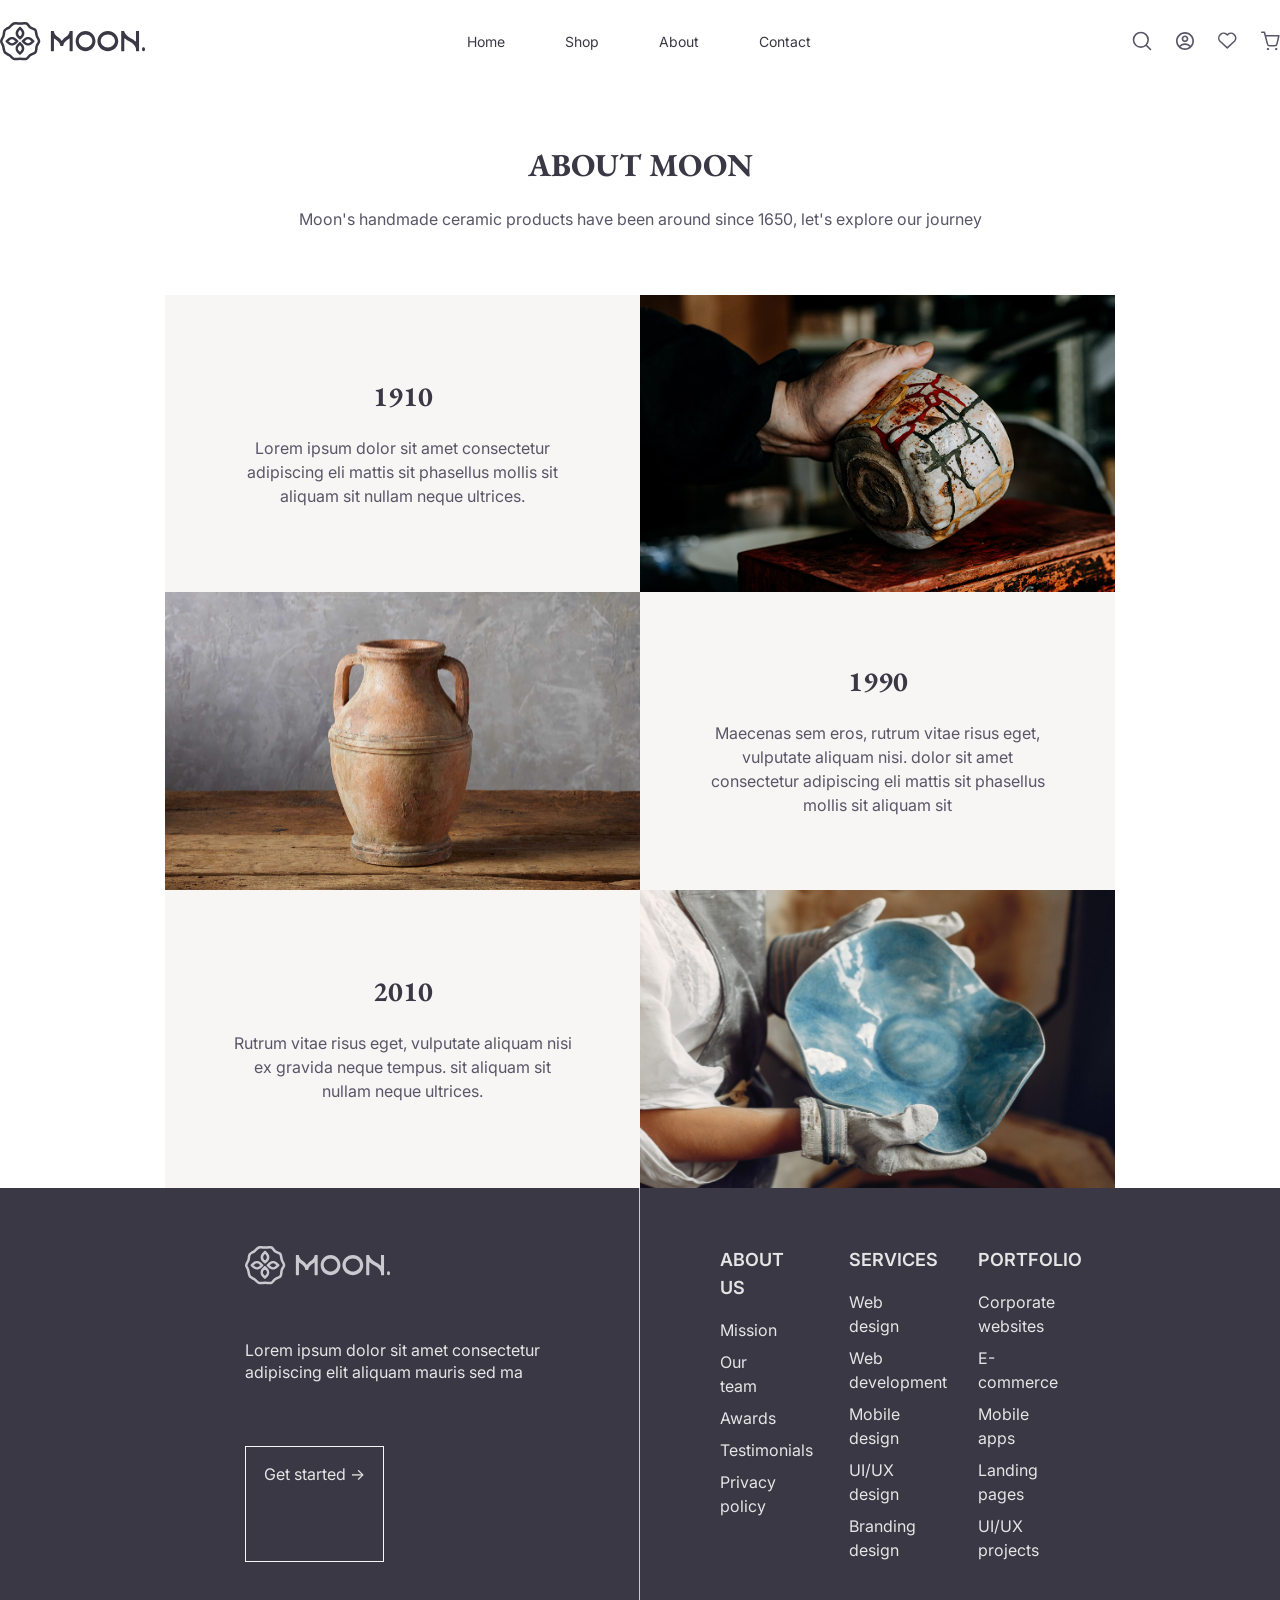
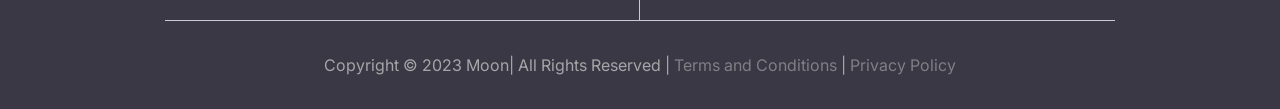
==== about.html @ 8bbe2781 "about page added" ====
<!DOCTYPE html>
<html lang="en">

<head>
    <meta charset="UTF-8">
    <meta name="viewport" content="width=device-width, initial-scale=1.0">
    <title>Moon Ceramic-Furniture Store</title>
    <!-- google fonts -->
    <link rel="preconnect" href="https://fonts.googleapis.com">
    <link rel="preconnect" href="https://fonts.gstatic.com" crossorigin>
    <link
        href="https://fonts.googleapis.com/css2?family=EB+Garamond:ital,wght@0,400..800;1,400..800&family=Inter:ital,opsz,wght@0,14..32,100..900;1,14..32,100..900&display=swap"
        rel="stylesheet">
    <!-- Tailwind CSS -->
    <link rel="stylesheet" href="./assets/css/output.css">
</head>

<body class="font-inter">
    <header class="py-[21.84px]">
        <div class="container mx-auto flex justify-between items-center px-5 md:px-0">
            <div class="menu-icon block md:hidden">
                <img src="./assets/images/icons/Menu.svg" alt="menu icon">
            </div>
            <div class="logo">
                <img src="./assets/images/public/logo.svg" alt="logo">
            </div>
            <nav class="hidden md:block">
                <ul class="flex gap-15">
                    <li><a href="./index.html" class="nav-link">Home</a></li>
                    <li><a href="#" class="nav-link">Shop</a></li>
                    <li><a href="#" class="nav-link">About</a></li>
                    <li><a href="#" class="nav-link">Contact</a></li>
                </ul>
            </nav>
            <div class="icons flex gap-6">
                <img src="./assets/images/icons/Search.svg" alt="icon" class="hidden md:block">
                <img src="./assets/images/icons/Avatar.svg" alt="icon" class="hidden md:block">
                <img src="./assets/images/icons/Heart.svg" alt="icon" class="hidden md:block">
                <img src="./assets/images/icons/Shopping cart.svg" alt="icon">
            </div>
        </div>
    </header>
    <main>
        <div class="about-hero">
            <div class="container mx-auto">
                <div class="hero-text flex flex-col gap-6 py-16">
                    <h1 class="font-heading uppercase text-center font-bold text-[32px] leading-9 text-Primary-warm">
                        About
                        Moon</h1>
                    <p class="font-normal leading-6 text-center text-paragrah px-20">Moon's handmade ceramic products have
                        been
                        around since 1650, let's explore our journey</p>
                </div>
            </div>
        </div>
        <div class="about-section px-5 lg:px-41.25">
            <div class="container mx-auto">
                <div class="grid grid-cols-1 lg:grid-cols-2">
                    <div class=" bg-bg-light flex flex-col gap-6 justify-center items-center px-2.5 md:px-16 py-12">
                        <h2
                            class="px-[78.5px] text-center text-[28px] uppercase text-Primary-warm font-heading font-bold leading-8 tracking-[4%]">
                            1910</h2>
                        <div class="flex flex-col gap-8">
                            <p class=" text-paragrah text-center">
                                Lorem ipsum dolor sit amet consectetur adipiscing eli mattis sit phasellus mollis sit
                                aliquam sit nullam neque ultrices.
                            </p>
                        </div>
                    </div>
                    <div class="">
                        <img src="./assets/images/about/image 127.png" class="w-full" alt="history">
                    </div>
                    <div class="hidden lg:block">
                        <img src="./assets/images/about/Image (1).svg" class="w-full" alt="wheel">
                    </div>
                    <div class="bg-bg-light flex flex-col gap-6 justify-center items-center px-2.5 md:px-16 py-12">
                        <h2
                            class="text-center text-[28px] uppercase text-Primary-warm font-heading font-bold leading-8 tracking-[4%] px-[78.5px]">
                            1990</h2>
                        <div class="offer-content flex flex-col gap-8">
                            <p class=" text-paragrah text-center">
                                Maecenas sem eros, rutrum vitae risus eget, vulputate aliquam nisi. dolor sit amet
                                consectetur adipiscing eli mattis sit phasellus mollis sit aliquam sit
                            </p>
                        </div>
                    </div>
                    <div class="block lg:hidden">
                        <img src="./assets/images/about/Image (1).svg" class="w-full" alt="wheel">
                    </div>
                    <div class="bg-bg-light flex flex-col gap-6 justify-center items-center px-2.5 md:px-16 py-12">
                        <h2
                            class="text-center text-[28px] uppercase text-Primary-warm font-heading font-bold leading-8 tracking-[4%] px-[78.5px]">
                            2010</h2>
                        <div class="offer-content flex flex-col gap-8">
                            <p class=" text-paragrah text-center">
                                Rutrum vitae risus eget, vulputate aliquam nisi ex gravida neque tempus. sit aliquam sit
                                nullam neque ultrices. </p>
                        </div>
                    </div>
                    <div class="">
                        <img src="./assets/images/about/Image (2).svg" class="w-full" alt="wheel">
                    </div>
                </div>
            </div>
        </div>
    </main>
    <footer class="bg-Primary-warm lg:px-41.25 text-[#E5E5E5]">
        <div class="container mx-auto">
            <div class="footer-grid grid grid-cols-1 lg:grid-cols-2 ">
                <div
                    class="footer-left-side px-20 py-14.5 grid grid-cols-1 gap-8 lg:border-r border-[#CAC9CF] border-b">
                    <div class="grid grid-cols-1 gap-6">
                        <img src="./assets/images/public/logo-light.svg" alt="logo">
                        <p class="font-normal leading-5.5">Lorem ipsum dolor sit amet consectetur adipiscing
                            elit aliquam mauris sed ma</p>
                    </div>
                    <a href="" class="border border-bg-light py-3.75 px-4.5 w-fit">Get started -></a>
                </div>
                <div
                    class="footer-right-side px-20 py-14.5 grid grid-cols-2 md:grid-cols-3 gap-12 md:gap-18 border-b border-[#CAC9CF]">
                    <!-- About Us -->
                    <div>
                        <h3 class="text-lg font-semibold mb-4">ABOUT US</h3>
                        <ul class="space-y-2">
                            <li><a href="#" class="hover:text-gray-400">Mission</a></li>
                            <li><a href="#" class="hover:text-gray-400">Our team</a></li>
                            <li><a href="#" class="hover:text-gray-400">Awards</a></li>
                            <li><a href="#" class="hover:text-gray-400">Testimonials</a></li>
                            <li><a href="#" class="hover:text-gray-400">Privacy policy</a></li>
                        </ul>
                    </div>

                    <!-- Services -->
                    <div>
                        <h3 class="text-lg font-semibold mb-4">SERVICES</h3>
                        <ul class="space-y-2">
                            <li><a href="#" class="hover:text-gray-400">Web design</a></li>
                            <li><a href="#" class="hover:text-gray-400">Web development</a></li>
                            <li><a href="#" class="hover:text-gray-400">Mobile design</a></li>
                            <li><a href="#" class="hover:text-gray-400">UI/UX design</a></li>
                            <li><a href="#" class="hover:text-gray-400">Branding design</a></li>
                        </ul>
                    </div>

                    <!-- Portfolio -->
                    <div>
                        <h3 class="text-lg font-semibold mb-4">PORTFOLIO</h3>
                        <ul class="space-y-2">
                            <li><a href="#" class="hover:text-gray-400">Corporate websites</a></li>
                            <li><a href="#" class="hover:text-gray-400">E-commerce</a></li>
                            <li><a href="#" class="hover:text-gray-400">Mobile apps</a></li>
                            <li><a href="#" class="hover:text-gray-400">Landing pages</a></li>
                            <li><a href="#" class="hover:text-gray-400">UI/UX projects</a></li>
                        </ul>
                    </div>

                </div>
            </div>
            <div class="text-center py-8">
                <p class="text-[#A6A6A8]">
                    Copyright © 2023 Moon| All Rights Reserved | <a href="" class="text-[#807F86]">Terms and
                        Conditions</a> | <a href="" class="text-[#807F86]">Privacy Policy</a>
                </p>
            </div>
        </div>
    </footer>
</body>

</html>
---- assets/css/output.css ----
/*! tailwindcss v4.1.18 | MIT License | https://tailwindcss.com */
@layer properties;
@layer theme, base, components, utilities;
@layer theme {
  :root, :host {
    --font-sans: ui-sans-serif, system-ui, sans-serif, "Apple Color Emoji",
      "Segoe UI Emoji", "Segoe UI Symbol", "Noto Color Emoji";
    --font-mono: ui-monospace, SFMono-Regular, Menlo, Monaco, Consolas, "Liberation Mono",
      "Courier New", monospace;
    --color-gray-400: oklch(70.7% 0.022 261.325);
    --color-gray-500: oklch(55.1% 0.027 264.364);
    --color-white: #fff;
    --spacing: 0.25rem;
    --text-lg: 1.125rem;
    --text-lg--line-height: calc(1.75 / 1.125);
    --text-4xl: 2.25rem;
    --text-4xl--line-height: calc(2.5 / 2.25);
    --font-weight-normal: 400;
    --font-weight-semibold: 600;
    --font-weight-bold: 700;
    --default-font-family: var(--font-sans);
    --default-mono-font-family: var(--font-mono);
    --font-inter: "Inter";
    --font-heading: "EB Garamond";
    --color-Primary-warm: #3a3845;
    --color-paragrah: #595667;
    --color-light: #fffdfb;
    --color-bg-light: #F7F6F5;
  }
}
@layer base {
  *, ::after, ::before, ::backdrop, ::file-selector-button {
    box-sizing: border-box;
    margin: 0;
    padding: 0;
    border: 0 solid;
  }
  html, :host {
    line-height: 1.5;
    -webkit-text-size-adjust: 100%;
    tab-size: 4;
    font-family: var(--default-font-family, ui-sans-serif, system-ui, sans-serif, "Apple Color Emoji", "Segoe UI Emoji", "Segoe UI Symbol", "Noto Color Emoji");
    font-feature-settings: var(--default-font-feature-settings, normal);
    font-variation-settings: var(--default-font-variation-settings, normal);
    -webkit-tap-highlight-color: transparent;
  }
  hr {
    height: 0;
    color: inherit;
    border-top-width: 1px;
  }
  abbr:where([title]) {
    -webkit-text-decoration: underline dotted;
    text-decoration: underline dotted;
  }
  h1, h2, h3, h4, h5, h6 {
    font-size: inherit;
    font-weight: inherit;
  }
  a {
    color: inherit;
    -webkit-text-decoration: inherit;
    text-decoration: inherit;
  }
  b, strong {
    font-weight: bolder;
  }
  code, kbd, samp, pre {
    font-family: var(--default-mono-font-family, ui-monospace, SFMono-Regular, Menlo, Monaco, Consolas, "Liberation Mono", "Courier New", monospace);
    font-feature-settings: var(--default-mono-font-feature-settings, normal);
    font-variation-settings: var(--default-mono-font-variation-settings, normal);
    font-size: 1em;
  }
  small {
    font-size: 80%;
  }
  sub, sup {
    font-size: 75%;
    line-height: 0;
    position: relative;
    vertical-align: baseline;
  }
  sub {
    bottom: -0.25em;
  }
  sup {
    top: -0.5em;
  }
  table {
    text-indent: 0;
    border-color: inherit;
    border-collapse: collapse;
  }
  :-moz-focusring {
    outline: auto;
  }
  progress {
    vertical-align: baseline;
  }
  summary {
    display: list-item;
  }
  ol, ul, menu {
    list-style: none;
  }
  img, svg, video, canvas, audio, iframe, embed, object {
    display: block;
    vertical-align: middle;
  }
  img, video {
    max-width: 100%;
    height: auto;
  }
  button, input, select, optgroup, textarea, ::file-selector-button {
    font: inherit;
    font-feature-settings: inherit;
    font-variation-settings: inherit;
    letter-spacing: inherit;
    color: inherit;
    border-radius: 0;
    background-color: transparent;
    opacity: 1;
  }
  :where(select:is([multiple], [size])) optgroup {
    font-weight: bolder;
  }
  :where(select:is([multiple], [size])) optgroup option {
    padding-inline-start: 20px;
  }
  ::file-selector-button {
    margin-inline-end: 4px;
  }
  ::placeholder {
    opacity: 1;
  }
  @supports (not (-webkit-appearance: -apple-pay-button))  or (contain-intrinsic-size: 1px) {
    ::placeholder {
      color: currentcolor;
      @supports (color: color-mix(in lab, red, red)) {
        color: color-mix(in oklab, currentcolor 50%, transparent);
      }
    }
  }
  textarea {
    resize: vertical;
  }
  ::-webkit-search-decoration {
    -webkit-appearance: none;
  }
  ::-webkit-date-and-time-value {
    min-height: 1lh;
    text-align: inherit;
  }
  ::-webkit-datetime-edit {
    display: inline-flex;
  }
  ::-webkit-datetime-edit-fields-wrapper {
    padding: 0;
  }
  ::-webkit-datetime-edit, ::-webkit-datetime-edit-year-field, ::-webkit-datetime-edit-month-field, ::-webkit-datetime-edit-day-field, ::-webkit-datetime-edit-hour-field, ::-webkit-datetime-edit-minute-field, ::-webkit-datetime-edit-second-field, ::-webkit-datetime-edit-millisecond-field, ::-webkit-datetime-edit-meridiem-field {
    padding-block: 0;
  }
  ::-webkit-calendar-picker-indicator {
    line-height: 1;
  }
  :-moz-ui-invalid {
    box-shadow: none;
  }
  button, input:where([type="button"], [type="reset"], [type="submit"]), ::file-selector-button {
    appearance: button;
  }
  ::-webkit-inner-spin-button, ::-webkit-outer-spin-button {
    height: auto;
  }
  [hidden]:where(:not([hidden="until-found"])) {
    display: none !important;
  }
}
@layer utilities {
  .container {
    width: 100%;
    @media (width >= 40rem) {
      max-width: 40rem;
    }
    @media (width >= 48rem) {
      max-width: 48rem;
    }
    @media (width >= 64rem) {
      max-width: 64rem;
    }
    @media (width >= 80rem) {
      max-width: 80rem;
    }
    @media (width >= 96rem) {
      max-width: 96rem;
    }
  }
  .mx-auto {
    margin-inline: auto;
  }
  .mt-8 {
    margin-top: calc(var(--spacing) * 8);
  }
  .mb-4 {
    margin-bottom: calc(var(--spacing) * 4);
  }
  .mb-8 {
    margin-bottom: calc(var(--spacing) * 8);
  }
  .block {
    display: block;
  }
  .flex {
    display: flex;
  }
  .grid {
    display: grid;
  }
  .hidden {
    display: none;
  }
  .table {
    display: table;
  }
  .h-88 {
    height: calc(var(--spacing) * 88);
  }
  .h-88\.5 {
    height: calc(var(--spacing) * 88.5);
  }
  .h-99 {
    height: calc(var(--spacing) * 99);
  }
  .h-99\.5 {
    height: calc(var(--spacing) * 99.5);
  }
  .h-full {
    height: 100%;
  }
  .max-h-87 {
    max-height: calc(var(--spacing) * 87);
  }
  .max-h-95 {
    max-height: calc(var(--spacing) * 95);
  }
  .max-h-95\.75 {
    max-height: calc(var(--spacing) * 95.75);
  }
  .max-h-\[3\] {
    max-height: 3;
  }
  .max-h-\[34\] {
    max-height: 34;
  }
  .max-h-\[348px\] {
    max-height: 348px;
  }
  .w-100 {
    width: calc(var(--spacing) * 100);
  }
  .w-auto {
    width: auto;
  }
  .w-fit {
    width: fit-content;
  }
  .w-full {
    width: 100%;
  }
  .max-w-138 {
    max-width: calc(var(--spacing) * 138);
  }
  .max-w-138\.75 {
    max-width: calc(var(--spacing) * 138.75);
  }
  .max-w-\[555px\] {
    max-width: 555px;
  }
  .border-collapse {
    border-collapse: collapse;
  }
  .transform {
    transform: var(--tw-rotate-x,) var(--tw-rotate-y,) var(--tw-rotate-z,) var(--tw-skew-x,) var(--tw-skew-y,);
  }
  .resize {
    resize: both;
  }
  .grid-cols-1 {
    grid-template-columns: repeat(1, minmax(0, 1fr));
  }
  .grid-cols-2 {
    grid-template-columns: repeat(2, minmax(0, 1fr));
  }
  .flex-col {
    flex-direction: column;
  }
  .flex-wrap {
    flex-wrap: wrap;
  }
  .items-center {
    align-items: center;
  }
  .justify-between {
    justify-content: space-between;
  }
  .justify-center {
    justify-content: center;
  }
  .gap-6 {
    gap: calc(var(--spacing) * 6);
  }
  .gap-7 {
    gap: calc(var(--spacing) * 7);
  }
  .gap-7\.5 {
    gap: calc(var(--spacing) * 7.5);
  }
  .gap-8 {
    gap: calc(var(--spacing) * 8);
  }
  .gap-9 {
    gap: calc(var(--spacing) * 9);
  }
  .gap-9\.5 {
    gap: calc(var(--spacing) * 9.5);
  }
  .gap-12 {
    gap: calc(var(--spacing) * 12);
  }
  .gap-15 {
    gap: calc(var(--spacing) * 15);
  }
  .gap-\[4\] {
    gap: 4;
  }
  .gap-\[24px\] {
    gap: 24px;
  }
  .gap-\[32px\] {
    gap: 32px;
  }
  .gap-\[48px\] {
    gap: 48px;
  }
  .space-y-2 {
    :where(& > :not(:last-child)) {
      --tw-space-y-reverse: 0;
      margin-block-start: calc(calc(var(--spacing) * 2) * var(--tw-space-y-reverse));
      margin-block-end: calc(calc(var(--spacing) * 2) * calc(1 - var(--tw-space-y-reverse)));
    }
  }
  .gap-y-8 {
    row-gap: calc(var(--spacing) * 8);
  }
  .gap-y-10 {
    row-gap: calc(var(--spacing) * 10);
  }
  .border {
    border-style: var(--tw-border-style);
    border-width: 1px;
  }
  .border-1 {
    border-style: var(--tw-border-style);
    border-width: 1px;
  }
  .border-r {
    border-right-style: var(--tw-border-style);
    border-right-width: 1px;
  }
  .border-b {
    border-bottom-style: var(--tw-border-style);
    border-bottom-width: 1px;
  }
  .border-l {
    border-left-style: var(--tw-border-style);
    border-left-width: 1px;
  }
  .border-Primary-warm {
    border-color: var(--color-Primary-warm);
  }
  .border-\[\#3A3845\] {
    border-color: #3A3845;
  }
  .border-\[\#CAC9CF\] {
    border-color: #CAC9CF;
  }
  .border-\[\#F7F6F5\] {
    border-color: #F7F6F5;
  }
  .border-bg-light {
    border-color: var(--color-bg-light);
  }
  .border-gray-500 {
    border-color: var(--color-gray-500);
  }
  .border-light {
    border-color: var(--color-light);
  }
  .bg-Primary-warm {
    background-color: var(--color-Primary-warm);
  }
  .bg-\[\#826F66\] {
    background-color: #826F66;
  }
  .bg-bg-light {
    background-color: var(--color-bg-light);
  }
  .bg-white {
    background-color: var(--color-white);
  }
  .bg-cover {
    background-size: cover;
  }
  .bg-center {
    background-position: center;
  }
  .object-cover {
    object-fit: cover;
  }
  .p-5 {
    padding: calc(var(--spacing) * 5);
  }
  .p-\[58px\] {
    padding: 58px;
  }
  .px-2 {
    padding-inline: calc(var(--spacing) * 2);
  }
  .px-2\.5 {
    padding-inline: calc(var(--spacing) * 2.5);
  }
  .px-4 {
    padding-inline: calc(var(--spacing) * 4);
  }
  .px-4\.5 {
    padding-inline: calc(var(--spacing) * 4.5);
  }
  .px-5 {
    padding-inline: calc(var(--spacing) * 5);
  }
  .px-5\.5 {
    padding-inline: calc(var(--spacing) * 5.5);
  }
  .px-6 {
    padding-inline: calc(var(--spacing) * 6);
  }
  .px-8 {
    padding-inline: calc(var(--spacing) * 8);
  }
  .px-15 {
    padding-inline: calc(var(--spacing) * 15);
  }
  .px-17 {
    padding-inline: calc(var(--spacing) * 17);
  }
  .px-17\.75 {
    padding-inline: calc(var(--spacing) * 17.75);
  }
  .px-20 {
    padding-inline: calc(var(--spacing) * 20);
  }
  .px-\[18px\] {
    padding-inline: 18px;
  }
  .px-\[24px\] {
    padding-inline: 24px;
  }
  .px-\[78\.5px\] {
    padding-inline: 78.5px;
  }
  .py-3 {
    padding-block: calc(var(--spacing) * 3);
  }
  .py-3\.75 {
    padding-block: calc(var(--spacing) * 3.75);
  }
  .py-5 {
    padding-block: calc(var(--spacing) * 5);
  }
  .py-6 {
    padding-block: calc(var(--spacing) * 6);
  }
  .py-7 {
    padding-block: calc(var(--spacing) * 7);
  }
  .py-7\.5 {
    padding-block: calc(var(--spacing) * 7.5);
  }
  .py-8 {
    padding-block: calc(var(--spacing) * 8);
  }
  .py-10 {
    padding-block: calc(var(--spacing) * 10);
  }
  .py-12 {
    padding-block: calc(var(--spacing) * 12);
  }
  .py-14 {
    padding-block: calc(var(--spacing) * 14);
  }
  .py-14\.5 {
    padding-block: calc(var(--spacing) * 14.5);
  }
  .py-15 {
    padding-block: calc(var(--spacing) * 15);
  }
  .py-16 {
    padding-block: calc(var(--spacing) * 16);
  }
  .py-20 {
    padding-block: calc(var(--spacing) * 20);
  }
  .py-64 {
    padding-block: calc(var(--spacing) * 64);
  }
  .py-\[15px\] {
    padding-block: 15px;
  }
  .py-\[21\.84px\] {
    padding-block: 21.84px;
  }
  .py-\[58px\] {
    padding-block: 58px;
  }
  .py-\[64px\] {
    padding-block: 64px;
  }
  .pt-5 {
    padding-top: calc(var(--spacing) * 5);
  }
  .pt-6 {
    padding-top: calc(var(--spacing) * 6);
  }
  .pt-12 {
    padding-top: calc(var(--spacing) * 12);
  }
  .pt-12\.5 {
    padding-top: calc(var(--spacing) * 12.5);
  }
  .pt-\[48px\] {
    padding-top: 48px;
  }
  .pt-\[58px\] {
    padding-top: 58px;
  }
  .pb-8 {
    padding-bottom: calc(var(--spacing) * 8);
  }
  .pb-10 {
    padding-bottom: calc(var(--spacing) * 10);
  }
  .pb-14 {
    padding-bottom: calc(var(--spacing) * 14);
  }
  .pb-16 {
    padding-bottom: calc(var(--spacing) * 16);
  }
  .text-center {
    text-align: center;
  }
  .align-middle {
    vertical-align: middle;
  }
  .font-heading {
    font-family: var(--font-heading);
  }
  .font-inter {
    font-family: var(--font-inter);
  }
  .text-4xl {
    font-size: var(--text-4xl);
    line-height: var(--tw-leading, var(--text-4xl--line-height));
  }
  .text-lg {
    font-size: var(--text-lg);
    line-height: var(--tw-leading, var(--text-lg--line-height));
  }
  .text-\[12px\] {
    font-size: 12px;
  }
  .text-\[14px\] {
    font-size: 14px;
  }
  .text-\[16px\] {
    font-size: 16px;
  }
  .text-\[18px\] {
    font-size: 18px;
  }
  .text-\[28px\] {
    font-size: 28px;
  }
  .text-\[32px\] {
    font-size: 32px;
  }
  .leading-5 {
    --tw-leading: calc(var(--spacing) * 5);
    line-height: calc(var(--spacing) * 5);
  }
  .leading-5\.5 {
    --tw-leading: calc(var(--spacing) * 5.5);
    line-height: calc(var(--spacing) * 5.5);
  }
  .leading-6 {
    --tw-leading: calc(var(--spacing) * 6);
    line-height: calc(var(--spacing) * 6);
  }
  .leading-8 {
    --tw-leading: calc(var(--spacing) * 8);
    line-height: calc(var(--spacing) * 8);
  }
  .leading-9 {
    --tw-leading: calc(var(--spacing) * 9);
    line-height: calc(var(--spacing) * 9);
  }
  .leading-10 {
    --tw-leading: calc(var(--spacing) * 10);
    line-height: calc(var(--spacing) * 10);
  }
  .leading-\[8\%\] {
    --tw-leading: 8%;
    line-height: 8%;
  }
  .leading-\[22px\] {
    --tw-leading: 22px;
    line-height: 22px;
  }
  .leading-\[24px\] {
    --tw-leading: 24px;
    line-height: 24px;
  }
  .leading-\[36px\] {
    --tw-leading: 36px;
    line-height: 36px;
  }
  .font-bold {
    --tw-font-weight: var(--font-weight-bold);
    font-weight: var(--font-weight-bold);
  }
  .font-normal {
    --tw-font-weight: var(--font-weight-normal);
    font-weight: var(--font-weight-normal);
  }
  .font-semibold {
    --tw-font-weight: var(--font-weight-semibold);
    font-weight: var(--font-weight-semibold);
  }
  .tracking-\[4\%\] {
    --tw-tracking: 4%;
    letter-spacing: 4%;
  }
  .tracking-\[6\%\] {
    --tw-tracking: 6%;
    letter-spacing: 6%;
  }
  .text-Primary-warm {
    color: var(--color-Primary-warm);
  }
  .text-\[\#\#E5E5E5\] {
    color: ##E5E5E5;
  }
  .text-\[\#3A3845\] {
    color: #3A3845;
  }
  .text-\[\#807F86\] {
    color: #807F86;
  }
  .text-\[\#826F66\] {
    color: #826F66;
  }
  .text-\[\#595667\] {
    color: #595667;
  }
  .text-\[\#A6A6A8\] {
    color: #A6A6A8;
  }
  .text-\[\#E5E5E5\] {
    color: #E5E5E5;
  }
  .text-light {
    color: var(--color-light);
  }
  .text-paragrah {
    color: var(--color-paragrah);
  }
  .uppercase {
    text-transform: uppercase;
  }
  .underline {
    text-decoration-line: underline;
  }
  .outline {
    outline-style: var(--tw-outline-style);
    outline-width: 1px;
  }
  .filter {
    filter: var(--tw-blur,) var(--tw-brightness,) var(--tw-contrast,) var(--tw-grayscale,) var(--tw-hue-rotate,) var(--tw-invert,) var(--tw-saturate,) var(--tw-sepia,) var(--tw-drop-shadow,);
  }
  .hover\:text-gray-400 {
    &:hover {
      @media (hover: hover) {
        color: var(--color-gray-400);
      }
    }
  }
  .md\:ml-41\.25 {
    @media (width >= 48rem) {
      margin-left: calc(var(--spacing) * 41.25);
    }
  }
  .md\:block {
    @media (width >= 48rem) {
      display: block;
    }
  }
  .md\:hidden {
    @media (width >= 48rem) {
      display: none;
    }
  }
  .md\:h-160\.5 {
    @media (width >= 48rem) {
      height: calc(var(--spacing) * 160.5);
    }
  }
  .md\:w-105 {
    @media (width >= 48rem) {
      width: calc(var(--spacing) * 105);
    }
  }
  .md\:w-\[calc\(\(100\%-30px\)\/2\)\] {
    @media (width >= 48rem) {
      width: calc((100% - 30px) / 2);
    }
  }
  .md\:grid-cols-3 {
    @media (width >= 48rem) {
      grid-template-columns: repeat(3, minmax(0, 1fr));
    }
  }
  .md\:gap-10\.5 {
    @media (width >= 48rem) {
      gap: calc(var(--spacing) * 10.5);
    }
  }
  .md\:gap-18 {
    @media (width >= 48rem) {
      gap: calc(var(--spacing) * 18);
    }
  }
  .md\:gap-118 {
    @media (width >= 48rem) {
      gap: calc(var(--spacing) * 118);
    }
  }
  .md\:gap-\[72px\] {
    @media (width >= 48rem) {
      gap: 72px;
    }
  }
  .md\:bg-\[url\(\.\.\/images\/public\/hero\.png\)\] {
    @media (width >= 48rem) {
      background-image: url(../images/public/hero.png);
    }
  }
  .md\:px-0 {
    @media (width >= 48rem) {
      padding-inline: calc(var(--spacing) * 0);
    }
  }
  .md\:px-15 {
    @media (width >= 48rem) {
      padding-inline: calc(var(--spacing) * 15);
    }
  }
  .md\:px-16 {
    @media (width >= 48rem) {
      padding-inline: calc(var(--spacing) * 16);
    }
  }
  .md\:px-41\.25 {
    @media (width >= 48rem) {
      padding-inline: calc(var(--spacing) * 41.25);
    }
  }
  .md\:py-3\.5 {
    @media (width >= 48rem) {
      padding-block: calc(var(--spacing) * 3.5);
    }
  }
  .md\:py-20 {
    @media (width >= 48rem) {
      padding-block: calc(var(--spacing) * 20);
    }
  }
  .md\:py-\[14px\] {
    @media (width >= 48rem) {
      padding-block: 14px;
    }
  }
  .lg\:block {
    @media (width >= 64rem) {
      display: block;
    }
  }
  .lg\:hidden {
    @media (width >= 64rem) {
      display: none;
    }
  }
  .lg\:w-\[calc\(\(100\%-90px\)\/4\)\] {
    @media (width >= 64rem) {
      width: calc((100% - 90px) / 4);
    }
  }
  .lg\:grid-cols-2 {
    @media (width >= 64rem) {
      grid-template-columns: repeat(2, minmax(0, 1fr));
    }
  }
  .lg\:border-r {
    @media (width >= 64rem) {
      border-right-style: var(--tw-border-style);
      border-right-width: 1px;
    }
  }
  .lg\:px-41\.25 {
    @media (width >= 64rem) {
      padding-inline: calc(var(--spacing) * 41.25);
    }
  }
  .lg\:px-\[33\] {
    @media (width >= 64rem) {
      padding-inline: 33;
    }
  }
  .lg\:px-\[337px\] {
    @media (width >= 64rem) {
      padding-inline: 337px;
    }
  }
}
.nav-link {
  font-size: 14px;
  color: var(--color-Primary-warm);
  text-transform: capitalize;
}
.product-name {
  padding-top: calc(var(--spacing) * 5.75);
  padding-bottom: calc(var(--spacing) * 5);
  font-size: 18px;
  --tw-font-weight: var(--font-weight-semibold);
  font-weight: var(--font-weight-semibold);
  --tw-tracking: 6%;
  letter-spacing: 6%;
  color: var(--color-Primary-warm);
  text-transform: uppercase;
}
.section-title {
  padding-bottom: calc(var(--spacing) * 12);
  text-align: center;
  font-family: var(--font-heading);
  font-size: 30px;
  --tw-font-weight: var(--font-weight-bold);
  font-weight: var(--font-weight-bold);
  color: var(--color-Primary-warm);
  text-transform: uppercase;
}
.products-grid {
  display: grid;
  grid-template-columns: repeat(1, minmax(0, 1fr));
  column-gap: calc(var(--spacing) * 7.5);
  @media (width >= 48rem) {
    grid-template-columns: repeat(2, minmax(0, 1fr));
  }
  @media (width >= 64rem) {
    grid-template-columns: repeat(4, minmax(0, 1fr));
  }
}
.product-details {
  font-size: 14px;
  --tw-leading: calc(var(--spacing) * 5);
  line-height: calc(var(--spacing) * 5);
  --tw-font-weight: var(--font-weight-semibold);
  font-weight: var(--font-weight-semibold);
  --tw-tracking: 0%;
  letter-spacing: 0%;
  color: var(--color-Primary-warm);
  text-transform: uppercase;
}
.best-sellers-grid {
  display: grid;
  grid-template-columns: repeat(2, minmax(0, 1fr));
  column-gap: calc(var(--spacing) * 2.5);
  @media (width >= 48rem) {
    grid-template-columns: repeat(3, minmax(0, 1fr));
  }
  @media (width >= 48rem) {
    column-gap: calc(var(--spacing) * 5);
  }
  @media (width >= 64rem) {
    grid-template-columns: repeat(4, minmax(0, 1fr));
  }
  @media (width >= 64rem) {
    column-gap: calc(var(--spacing) * 7.5);
  }
}
@property --tw-rotate-x {
  syntax: "*";
  inherits: false;
}
@property --tw-rotate-y {
  syntax: "*";
  inherits: false;
}
@property --tw-rotate-z {
  syntax: "*";
  inherits: false;
}
@property --tw-skew-x {
  syntax: "*";
  inherits: false;
}
@property --tw-skew-y {
  syntax: "*";
  inherits: false;
}
@property --tw-space-y-reverse {
  syntax: "*";
  inherits: false;
  initial-value: 0;
}
@property --tw-border-style {
  syntax: "*";
  inherits: false;
  initial-value: solid;
}
@property --tw-leading {
  syntax: "*";
  inherits: false;
}
@property --tw-font-weight {
  syntax: "*";
  inherits: false;
}
@property --tw-tracking {
  syntax: "*";
  inherits: false;
}
@property --tw-outline-style {
  syntax: "*";
  inherits: false;
  initial-value: solid;
}
@property --tw-blur {
  syntax: "*";
  inherits: false;
}
@property --tw-brightness {
  syntax: "*";
  inherits: false;
}
@property --tw-contrast {
  syntax: "*";
  inherits: false;
}
@property --tw-grayscale {
  syntax: "*";
  inherits: false;
}
@property --tw-hue-rotate {
  syntax: "*";
  inherits: false;
}
@property --tw-invert {
  syntax: "*";
  inherits: false;
}
@property --tw-opacity {
  syntax: "*";
  inherits: false;
}
@property --tw-saturate {
  syntax: "*";
  inherits: false;
}
@property --tw-sepia {
  syntax: "*";
  inherits: false;
}
@property --tw-drop-shadow {
  syntax: "*";
  inherits: false;
}
@property --tw-drop-shadow-color {
  syntax: "*";
  inherits: false;
}
@property --tw-drop-shadow-alpha {
  syntax: "<percentage>";
  inherits: false;
  initial-value: 100%;
}
@property --tw-drop-shadow-size {
  syntax: "*";
  inherits: false;
}
@layer properties {
  @supports ((-webkit-hyphens: none) and (not (margin-trim: inline))) or ((-moz-orient: inline) and (not (color:rgb(from red r g b)))) {
    *, ::before, ::after, ::backdrop {
      --tw-rotate-x: initial;
      --tw-rotate-y: initial;
      --tw-rotate-z: initial;
      --tw-skew-x: initial;
      --tw-skew-y: initial;
      --tw-space-y-reverse: 0;
      --tw-border-style: solid;
      --tw-leading: initial;
      --tw-font-weight: initial;
      --tw-tracking: initial;
      --tw-outline-style: solid;
      --tw-blur: initial;
      --tw-brightness: initial;
      --tw-contrast: initial;
      --tw-grayscale: initial;
      --tw-hue-rotate: initial;
      --tw-invert: initial;
      --tw-opacity: initial;
      --tw-saturate: initial;
      --tw-sepia: initial;
      --tw-drop-shadow: initial;
      --tw-drop-shadow-color: initial;
      --tw-drop-shadow-alpha: 100%;
      --tw-drop-shadow-size: initial;
    }
  }
}
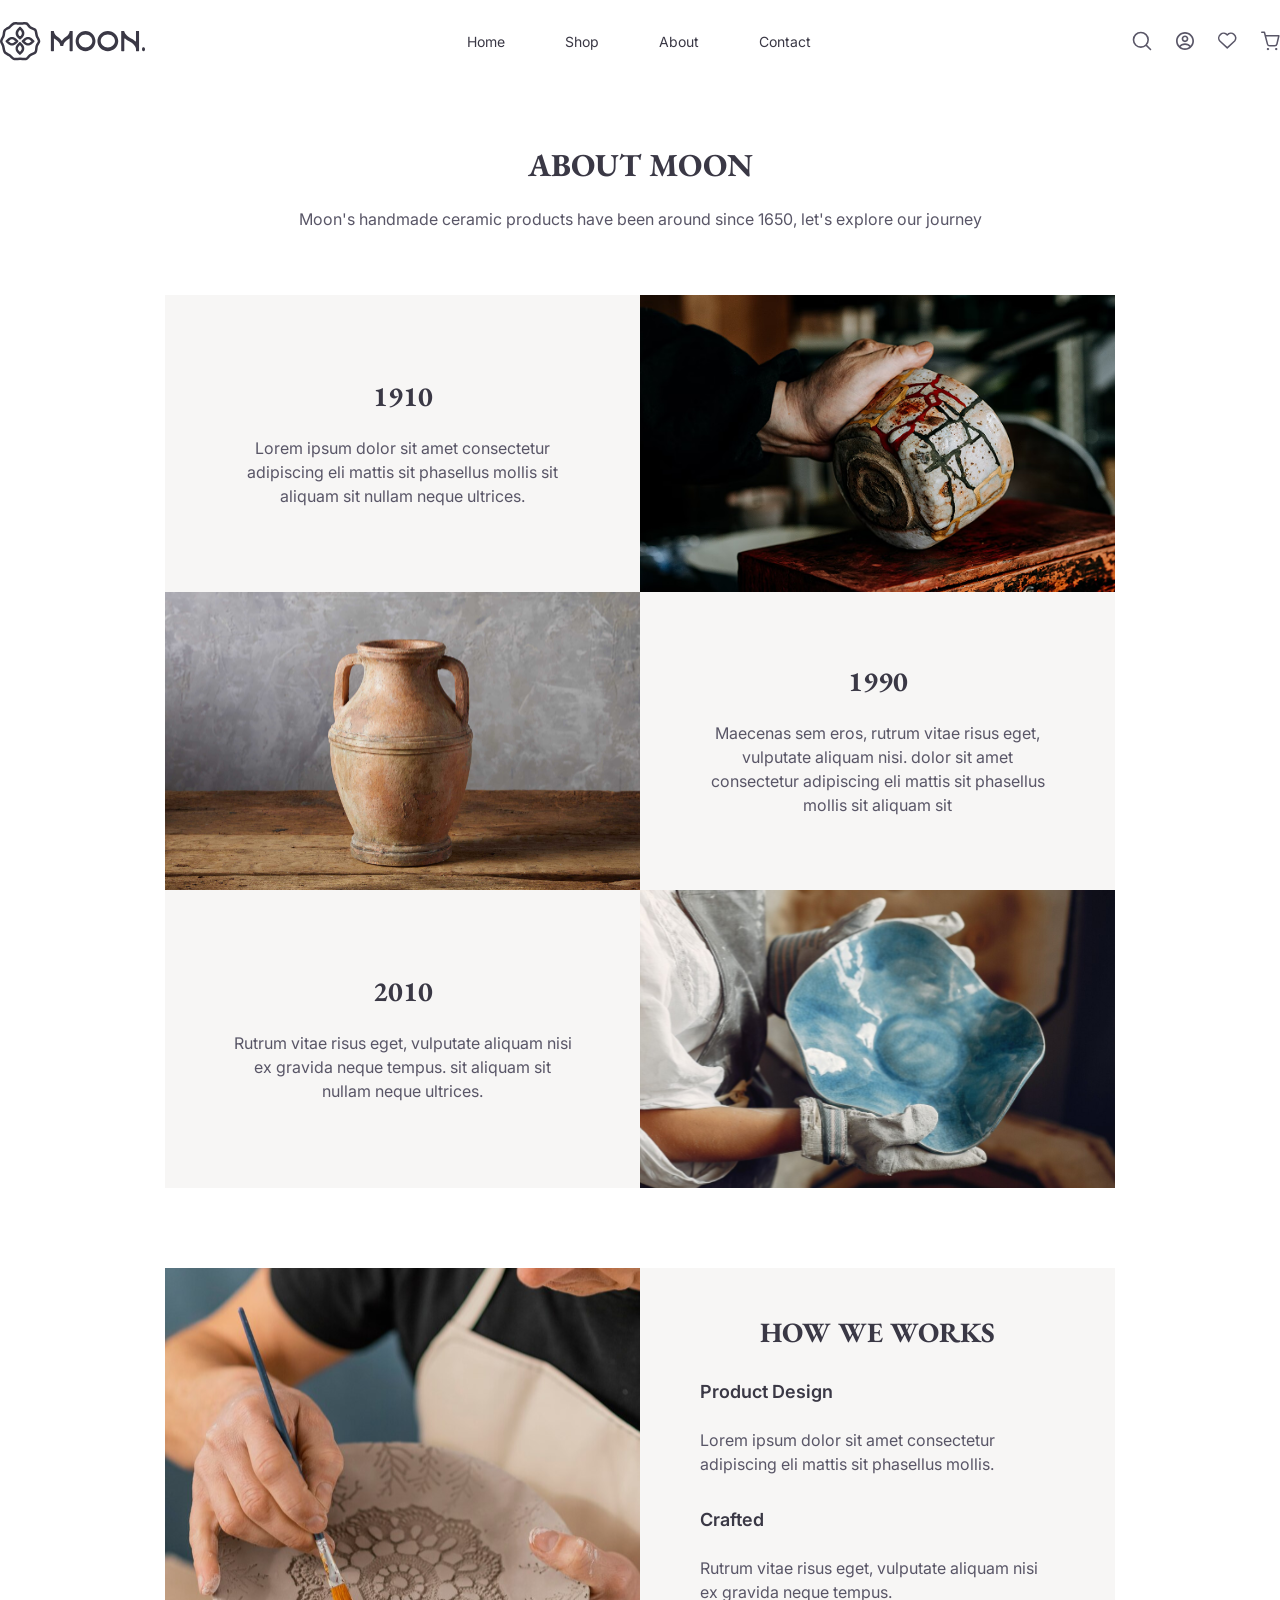
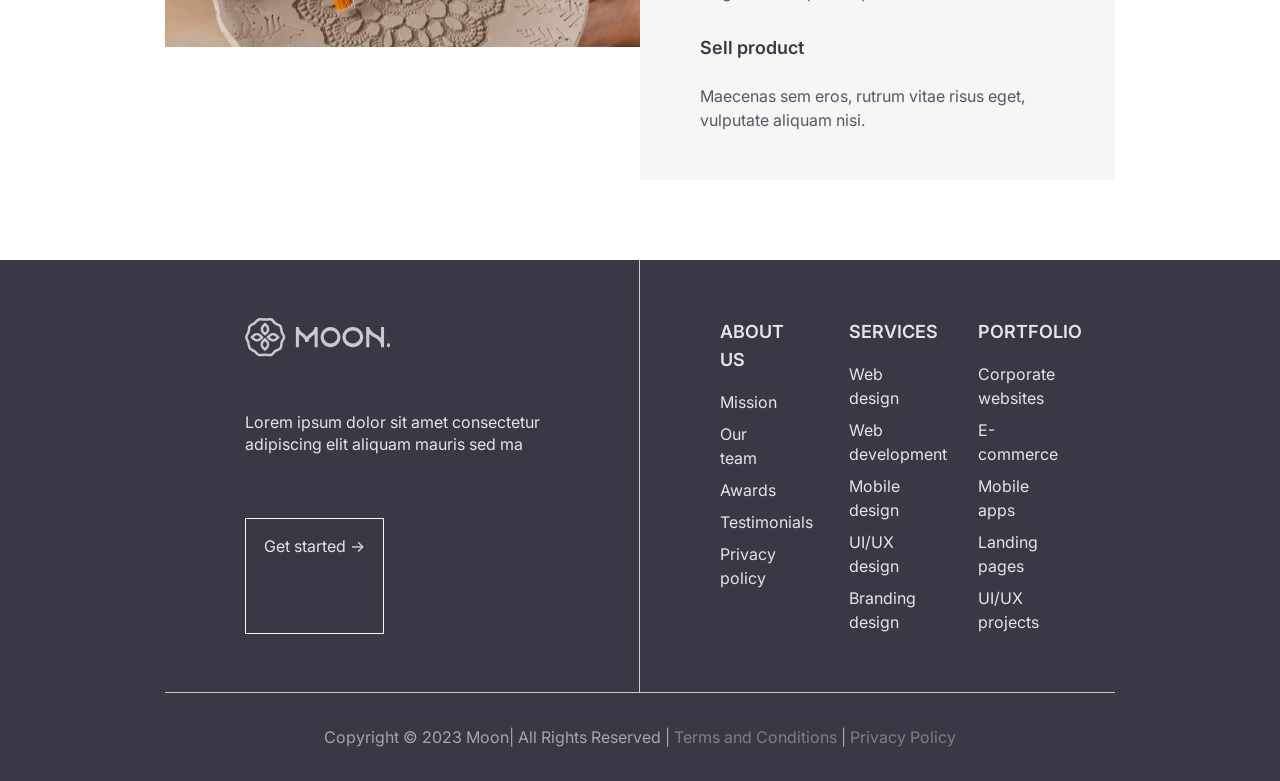
==== commit 5601fbf7: "How we work section added" ====
--- a/about.html
+++ b/about.html
@@ -47,7 +47,8 @@
                     <h1 class="font-heading uppercase text-center font-bold text-[32px] leading-9 text-Primary-warm">
                         About
                         Moon</h1>
-                    <p class="font-normal leading-6 text-center text-paragrah px-20">Moon's handmade ceramic products have
+                    <p class="font-normal leading-6 text-center text-paragrah px-20">Moon's handmade ceramic products
+                        have
                         been
                         around since 1650, let's explore our journey</p>
                 </div>
@@ -103,6 +104,38 @@
                 </div>
             </div>
         </div>
+
+        <div class="howWeWork-section px-5 lg:px-41.25 py-20">
+            <div class="container mx-auto">
+                <div class="grid grid-cols-1 lg:grid-cols-2">
+                    <div class="left-side-image">
+                        <img src="./assets/images/about/Image (3).svg" class="w-full" alt="">
+                    </div>
+                    <div class="bg-bg-light flex flex-col gap-6 lg:gap-8 justify-center px-5 md:px-15 py-9 lg:py-12">
+                        <h2
+                            class="text-[28px] uppercase text-Primary-warm font-heading font-bold leading-8 tracking-[4%] lg:mx-auto">
+                            How we works</h2>
+                        <div class="flex flex-col lg:gap-6 gap-4">
+                            <h3 class="font-semibold text-[18px] leading-6 text-[#3A3845]">Product Design</h3>
+                            <p class="font-normal leading-6 text-[16px] text-paragrah">Lorem ipsum dolor sit amet
+                                consectetur adipiscing eli mattis sit phasellus mollis.
+                            </p>
+                        </div>
+                        <div class="flex flex-col lg:gap-6 gap-4">
+                            <h3 class="font-semibold text-[18px] leading-6 text-[#3A3845]">Crafted</h3>
+                            <p class="font-normal leading-6 text-[16px] text-paragrah">Rutrum vitae risus eget,
+                                vulputate aliquam nisi ex gravida neque tempus.</p>
+                        </div>
+                        <div class="flex flex-col lg:gap-6 gap-4">
+                            <h3 class="font-semibold text-[18px] leading-6 text-[#3A3845]">Sell product</h3>
+                            <p class="font-normal leading-6 text-[16px] text-paragrah">Maecenas sem eros, rutrum
+                                vitae risus eget, vulputate aliquam nisi.</p>
+                        </div>
+                    </div>
+                </div>
+            </div>
+        </div>
+
     </main>
     <footer class="bg-Primary-warm lg:px-41.25 text-[#E5E5E5]">
         <div class="container mx-auto">
--- a/assets/css/output.css
+++ b/assets/css/output.css
@@ -198,15 +198,9 @@
   .mx-auto {
     margin-inline: auto;
   }
-  .mt-8 {
-    margin-top: calc(var(--spacing) * 8);
-  }
   .mb-4 {
     margin-bottom: calc(var(--spacing) * 4);
   }
-  .mb-8 {
-    margin-bottom: calc(var(--spacing) * 8);
-  }
   .block {
     display: block;
   }
@@ -237,45 +231,21 @@
   .h-full {
     height: 100%;
   }
-  .max-h-87 {
-    max-height: calc(var(--spacing) * 87);
-  }
   .max-h-95 {
     max-height: calc(var(--spacing) * 95);
   }
   .max-h-95\.75 {
     max-height: calc(var(--spacing) * 95.75);
   }
-  .max-h-\[3\] {
-    max-height: 3;
-  }
-  .max-h-\[34\] {
-    max-height: 34;
-  }
-  .max-h-\[348px\] {
-    max-height: 348px;
-  }
   .w-100 {
     width: calc(var(--spacing) * 100);
   }
-  .w-auto {
-    width: auto;
-  }
   .w-fit {
     width: fit-content;
   }
   .w-full {
     width: 100%;
   }
-  .max-w-138 {
-    max-width: calc(var(--spacing) * 138);
-  }
-  .max-w-138\.75 {
-    max-width: calc(var(--spacing) * 138.75);
-  }
-  .max-w-\[555px\] {
-    max-width: 555px;
-  }
   .border-collapse {
     border-collapse: collapse;
   }
@@ -306,6 +276,9 @@
   .justify-center {
     justify-content: center;
   }
+  .gap-4 {
+    gap: calc(var(--spacing) * 4);
+  }
   .gap-6 {
     gap: calc(var(--spacing) * 6);
   }
@@ -329,18 +302,6 @@
   }
   .gap-15 {
     gap: calc(var(--spacing) * 15);
-  }
-  .gap-\[4\] {
-    gap: 4;
-  }
-  .gap-\[24px\] {
-    gap: 24px;
-  }
-  .gap-\[32px\] {
-    gap: 32px;
-  }
-  .gap-\[48px\] {
-    gap: 48px;
   }
   .space-y-2 {
     :where(& > :not(:last-child)) {
@@ -349,9 +310,6 @@
       margin-block-end: calc(calc(var(--spacing) * 2) * calc(1 - var(--tw-space-y-reverse)));
     }
   }
-  .gap-y-8 {
-    row-gap: calc(var(--spacing) * 8);
-  }
   .gap-y-10 {
     row-gap: calc(var(--spacing) * 10);
   }
@@ -359,43 +317,19 @@
     border-style: var(--tw-border-style);
     border-width: 1px;
   }
-  .border-1 {
-    border-style: var(--tw-border-style);
-    border-width: 1px;
-  }
-  .border-r {
-    border-right-style: var(--tw-border-style);
-    border-right-width: 1px;
-  }
   .border-b {
     border-bottom-style: var(--tw-border-style);
     border-bottom-width: 1px;
   }
-  .border-l {
-    border-left-style: var(--tw-border-style);
-    border-left-width: 1px;
-  }
   .border-Primary-warm {
     border-color: var(--color-Primary-warm);
   }
-  .border-\[\#3A3845\] {
-    border-color: #3A3845;
-  }
   .border-\[\#CAC9CF\] {
     border-color: #CAC9CF;
   }
-  .border-\[\#F7F6F5\] {
-    border-color: #F7F6F5;
-  }
   .border-bg-light {
     border-color: var(--color-bg-light);
   }
-  .border-gray-500 {
-    border-color: var(--color-gray-500);
-  }
-  .border-light {
-    border-color: var(--color-light);
-  }
   .bg-Primary-warm {
     background-color: var(--color-Primary-warm);
   }
@@ -420,9 +354,6 @@
   .p-5 {
     padding: calc(var(--spacing) * 5);
   }
-  .p-\[58px\] {
-    padding: 58px;
-  }
   .px-2 {
     padding-inline: calc(var(--spacing) * 2);
   }
@@ -459,12 +390,6 @@
   .px-20 {
     padding-inline: calc(var(--spacing) * 20);
   }
-  .px-\[18px\] {
-    padding-inline: 18px;
-  }
-  .px-\[24px\] {
-    padding-inline: 24px;
-  }
   .px-\[78\.5px\] {
     padding-inline: 78.5px;
   }
@@ -474,9 +399,6 @@
   .py-3\.75 {
     padding-block: calc(var(--spacing) * 3.75);
   }
-  .py-5 {
-    padding-block: calc(var(--spacing) * 5);
-  }
   .py-6 {
     padding-block: calc(var(--spacing) * 6);
   }
@@ -489,6 +411,9 @@
   .py-8 {
     padding-block: calc(var(--spacing) * 8);
   }
+  .py-9 {
+    padding-block: calc(var(--spacing) * 9);
+  }
   .py-10 {
     padding-block: calc(var(--spacing) * 10);
   }
@@ -501,65 +426,29 @@
   .py-14\.5 {
     padding-block: calc(var(--spacing) * 14.5);
   }
-  .py-15 {
-    padding-block: calc(var(--spacing) * 15);
-  }
   .py-16 {
     padding-block: calc(var(--spacing) * 16);
   }
   .py-20 {
     padding-block: calc(var(--spacing) * 20);
   }
-  .py-64 {
-    padding-block: calc(var(--spacing) * 64);
-  }
-  .py-\[15px\] {
-    padding-block: 15px;
-  }
   .py-\[21\.84px\] {
     padding-block: 21.84px;
   }
-  .py-\[58px\] {
-    padding-block: 58px;
-  }
-  .py-\[64px\] {
-    padding-block: 64px;
-  }
   .pt-5 {
     padding-top: calc(var(--spacing) * 5);
   }
-  .pt-6 {
-    padding-top: calc(var(--spacing) * 6);
-  }
   .pt-12 {
     padding-top: calc(var(--spacing) * 12);
   }
   .pt-12\.5 {
     padding-top: calc(var(--spacing) * 12.5);
   }
-  .pt-\[48px\] {
-    padding-top: 48px;
-  }
-  .pt-\[58px\] {
-    padding-top: 58px;
-  }
-  .pb-8 {
-    padding-bottom: calc(var(--spacing) * 8);
-  }
-  .pb-10 {
-    padding-bottom: calc(var(--spacing) * 10);
-  }
-  .pb-14 {
-    padding-bottom: calc(var(--spacing) * 14);
-  }
   .pb-16 {
     padding-bottom: calc(var(--spacing) * 16);
   }
   .text-center {
     text-align: center;
-  }
-  .align-middle {
-    vertical-align: middle;
   }
   .font-heading {
     font-family: var(--font-heading);
@@ -621,18 +510,6 @@
     --tw-leading: 8%;
     line-height: 8%;
   }
-  .leading-\[22px\] {
-    --tw-leading: 22px;
-    line-height: 22px;
-  }
-  .leading-\[24px\] {
-    --tw-leading: 24px;
-    line-height: 24px;
-  }
-  .leading-\[36px\] {
-    --tw-leading: 36px;
-    line-height: 36px;
-  }
   .font-bold {
     --tw-font-weight: var(--font-weight-bold);
     font-weight: var(--font-weight-bold);
@@ -656,9 +533,6 @@
   .text-Primary-warm {
     color: var(--color-Primary-warm);
   }
-  .text-\[\#\#E5E5E5\] {
-    color: ##E5E5E5;
-  }
   .text-\[\#3A3845\] {
     color: #3A3845;
   }
@@ -667,9 +541,6 @@
   }
   .text-\[\#826F66\] {
     color: #826F66;
-  }
-  .text-\[\#595667\] {
-    color: #595667;
   }
   .text-\[\#A6A6A8\] {
     color: #A6A6A8;
@@ -748,16 +619,6 @@
       gap: calc(var(--spacing) * 18);
     }
   }
-  .md\:gap-118 {
-    @media (width >= 48rem) {
-      gap: calc(var(--spacing) * 118);
-    }
-  }
-  .md\:gap-\[72px\] {
-    @media (width >= 48rem) {
-      gap: 72px;
-    }
-  }
   .md\:bg-\[url\(\.\.\/images\/public\/hero\.png\)\] {
     @media (width >= 48rem) {
       background-image: url(../images/public/hero.png);
@@ -793,9 +654,9 @@
       padding-block: calc(var(--spacing) * 20);
     }
   }
-  .md\:py-\[14px\] {
-    @media (width >= 48rem) {
-      padding-block: 14px;
+  .lg\:mx-auto {
+    @media (width >= 64rem) {
+      margin-inline: auto;
     }
   }
   .lg\:block {
@@ -816,6 +677,16 @@
   .lg\:grid-cols-2 {
     @media (width >= 64rem) {
       grid-template-columns: repeat(2, minmax(0, 1fr));
+    }
+  }
+  .lg\:gap-6 {
+    @media (width >= 64rem) {
+      gap: calc(var(--spacing) * 6);
+    }
+  }
+  .lg\:gap-8 {
+    @media (width >= 64rem) {
+      gap: calc(var(--spacing) * 8);
     }
   }
   .lg\:border-r {
@@ -829,14 +700,9 @@
       padding-inline: calc(var(--spacing) * 41.25);
     }
   }
-  .lg\:px-\[33\] {
-    @media (width >= 64rem) {
-      padding-inline: 33;
-    }
-  }
-  .lg\:px-\[337px\] {
-    @media (width >= 64rem) {
-      padding-inline: 337px;
+  .lg\:py-12 {
+    @media (width >= 64rem) {
+      padding-block: calc(var(--spacing) * 12);
     }
   }
 }
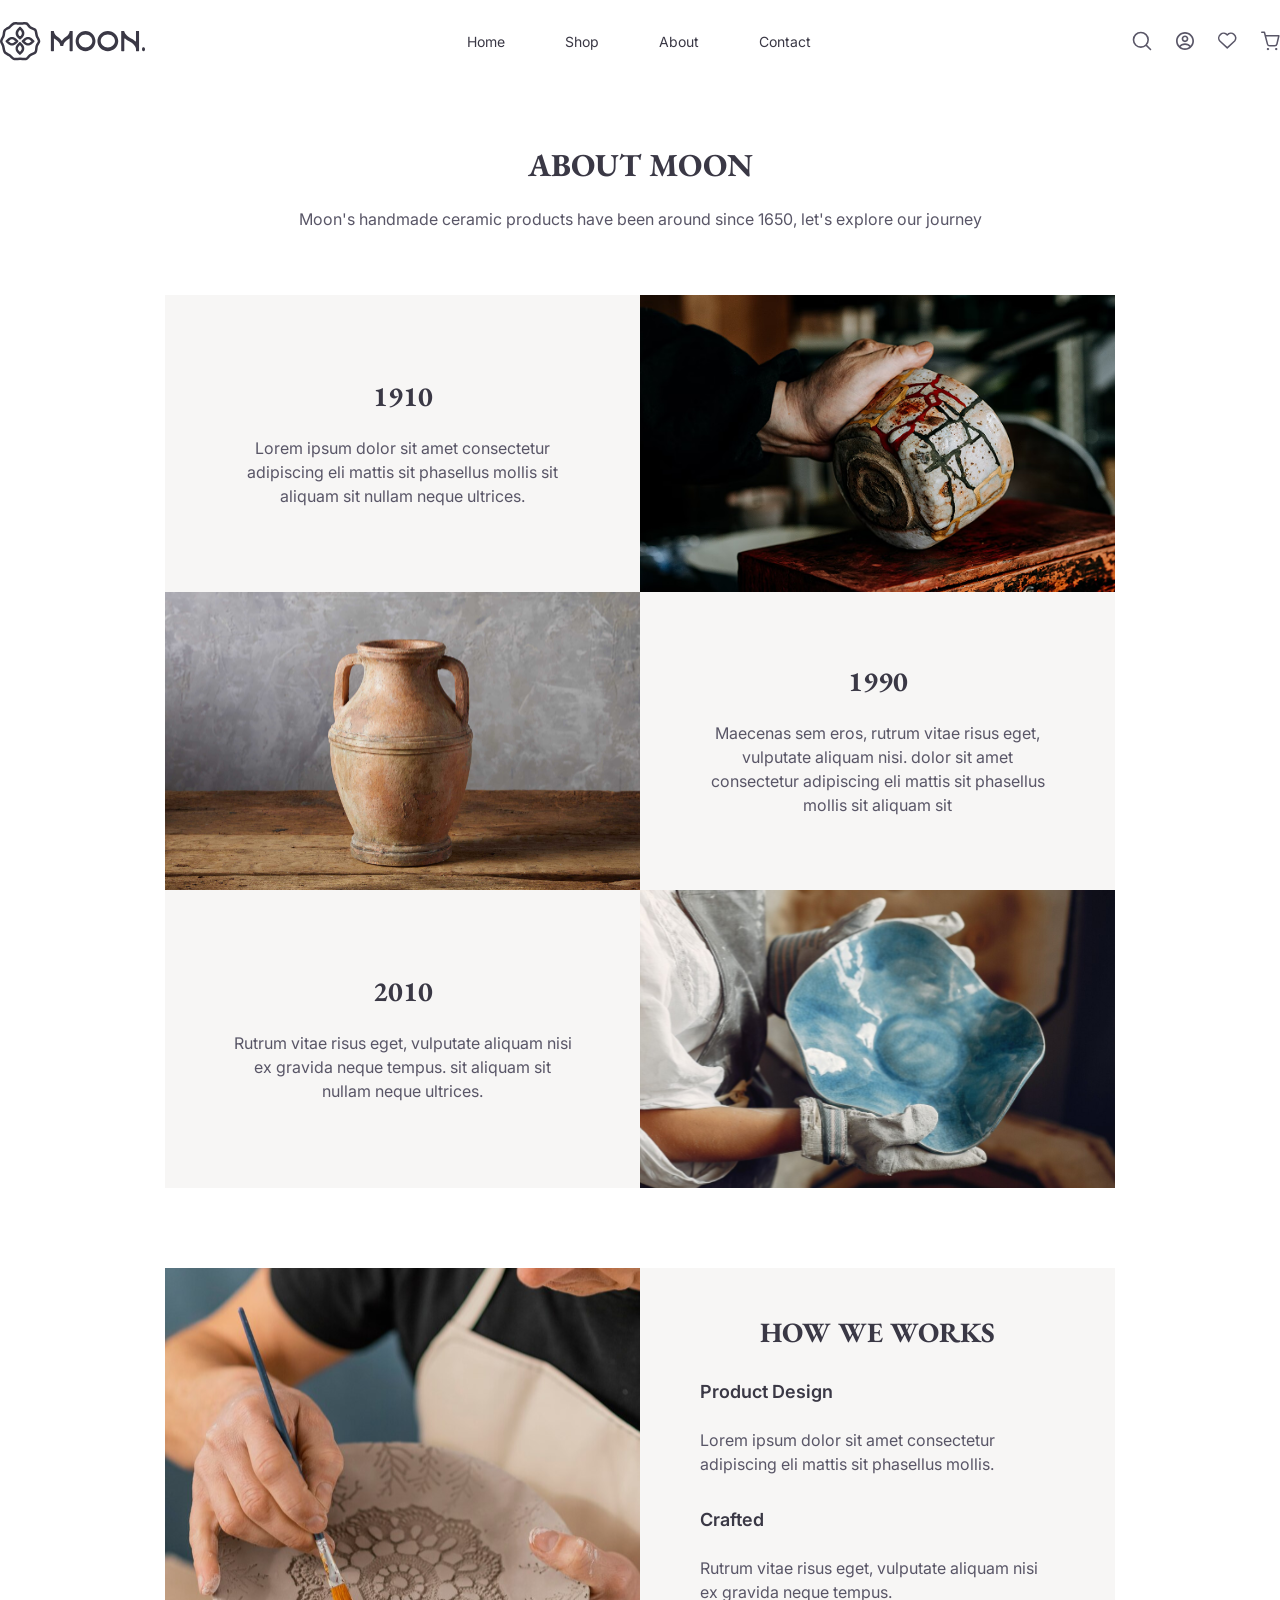
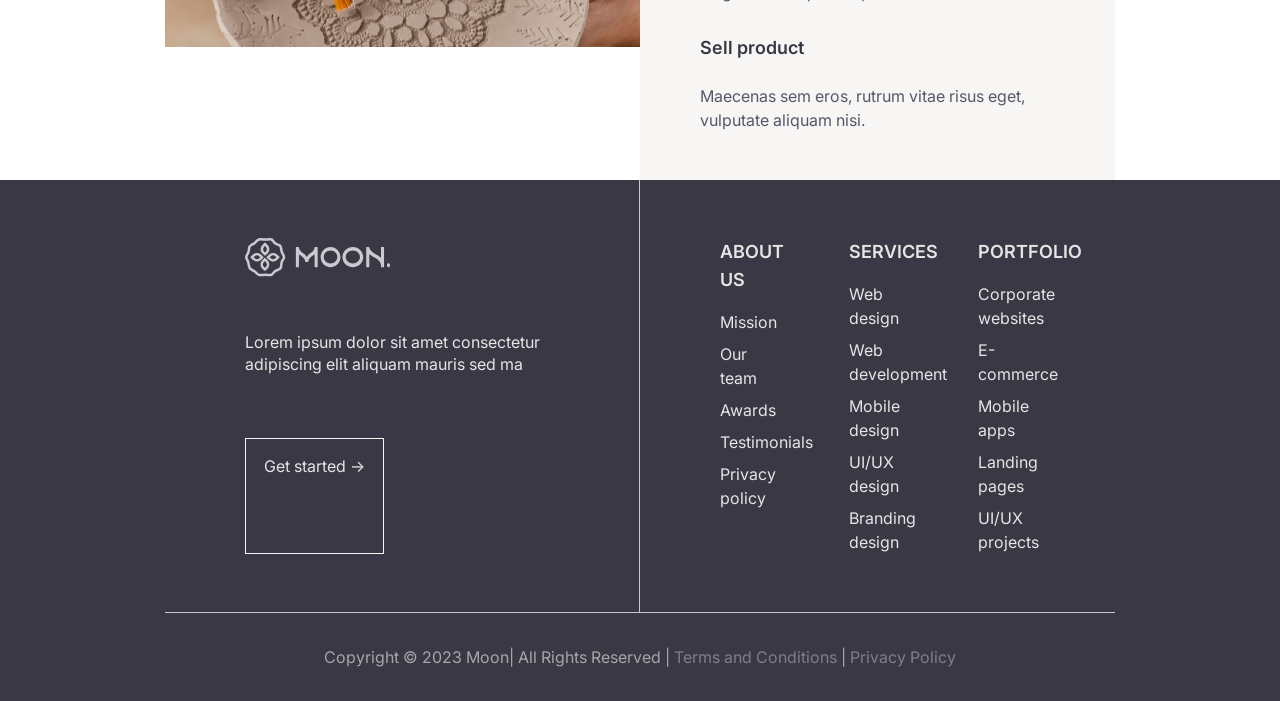
==== commit 2d1bdbb2: "fix images appearance"" ====
--- a/about.html
+++ b/about.html
@@ -57,6 +57,9 @@
         <div class="about-section px-5 lg:px-41.25">
             <div class="container mx-auto">
                 <div class="grid grid-cols-1 lg:grid-cols-2">
+                    <div class="block lg:hidden">
+                        <img src="./assets/images/about/image 127.png" class="w-full" alt="history">
+                    </div>
                     <div class=" bg-bg-light flex flex-col gap-6 justify-center items-center px-2.5 md:px-16 py-12">
                         <h2
                             class="px-[78.5px] text-center text-[28px] uppercase text-Primary-warm font-heading font-bold leading-8 tracking-[4%]">
@@ -68,10 +71,11 @@
                             </p>
                         </div>
                     </div>
-                    <div class="">
+                    <div class="hidden lg:block">
                         <img src="./assets/images/about/image 127.png" class="w-full" alt="history">
                     </div>
-                    <div class="hidden lg:block">
+
+                    <div class="block">
                         <img src="./assets/images/about/Image (1).svg" class="w-full" alt="wheel">
                     </div>
                     <div class="bg-bg-light flex flex-col gap-6 justify-center items-center px-2.5 md:px-16 py-12">
@@ -85,8 +89,9 @@
                             </p>
                         </div>
                     </div>
+
                     <div class="block lg:hidden">
-                        <img src="./assets/images/about/Image (1).svg" class="w-full" alt="wheel">
+                        <img src="./assets/images/about/Image (2).svg" class="w-full" alt="wheel">
                     </div>
                     <div class="bg-bg-light flex flex-col gap-6 justify-center items-center px-2.5 md:px-16 py-12">
                         <h2
@@ -98,14 +103,13 @@
                                 nullam neque ultrices. </p>
                         </div>
                     </div>
-                    <div class="">
+                    <div class="hidden lg:block">
                         <img src="./assets/images/about/Image (2).svg" class="w-full" alt="wheel">
                     </div>
                 </div>
             </div>
         </div>
-
-        <div class="howWeWork-section px-5 lg:px-41.25 py-20">
+        <div class="howWeWork-section px-5 lg:px-41.25 pt-12 lg:pt-20">
             <div class="container mx-auto">
                 <div class="grid grid-cols-1 lg:grid-cols-2">
                     <div class="left-side-image">
--- a/assets/css/output.css
+++ b/assets/css/output.css
@@ -435,6 +435,9 @@
   .py-\[21\.84px\] {
     padding-block: 21.84px;
   }
+  .py-\[48px\] {
+    padding-block: 48px;
+  }
   .pt-5 {
     padding-top: calc(var(--spacing) * 5);
   }
@@ -703,6 +706,16 @@
   .lg\:py-12 {
     @media (width >= 64rem) {
       padding-block: calc(var(--spacing) * 12);
+    }
+  }
+  .lg\:py-20 {
+    @media (width >= 64rem) {
+      padding-block: calc(var(--spacing) * 20);
+    }
+  }
+  .lg\:pt-20 {
+    @media (width >= 64rem) {
+      padding-top: calc(var(--spacing) * 20);
     }
   }
 }
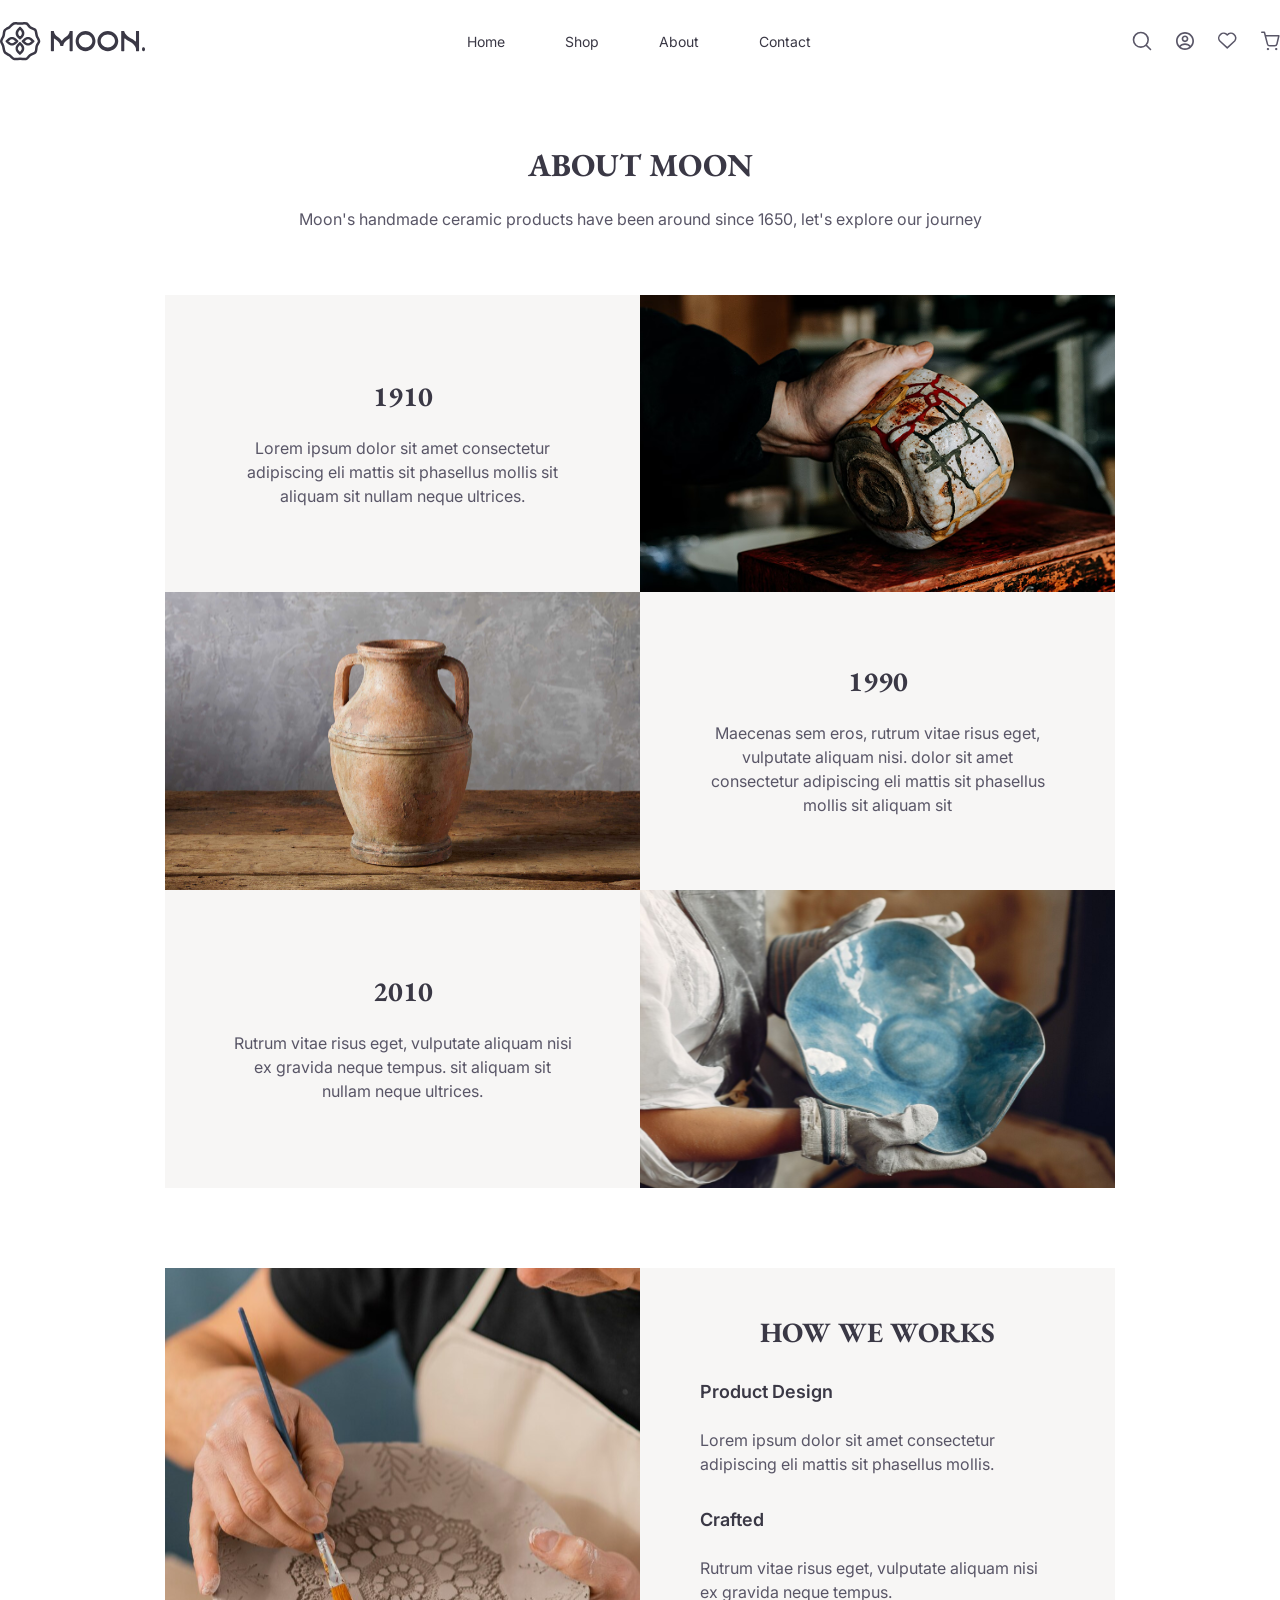
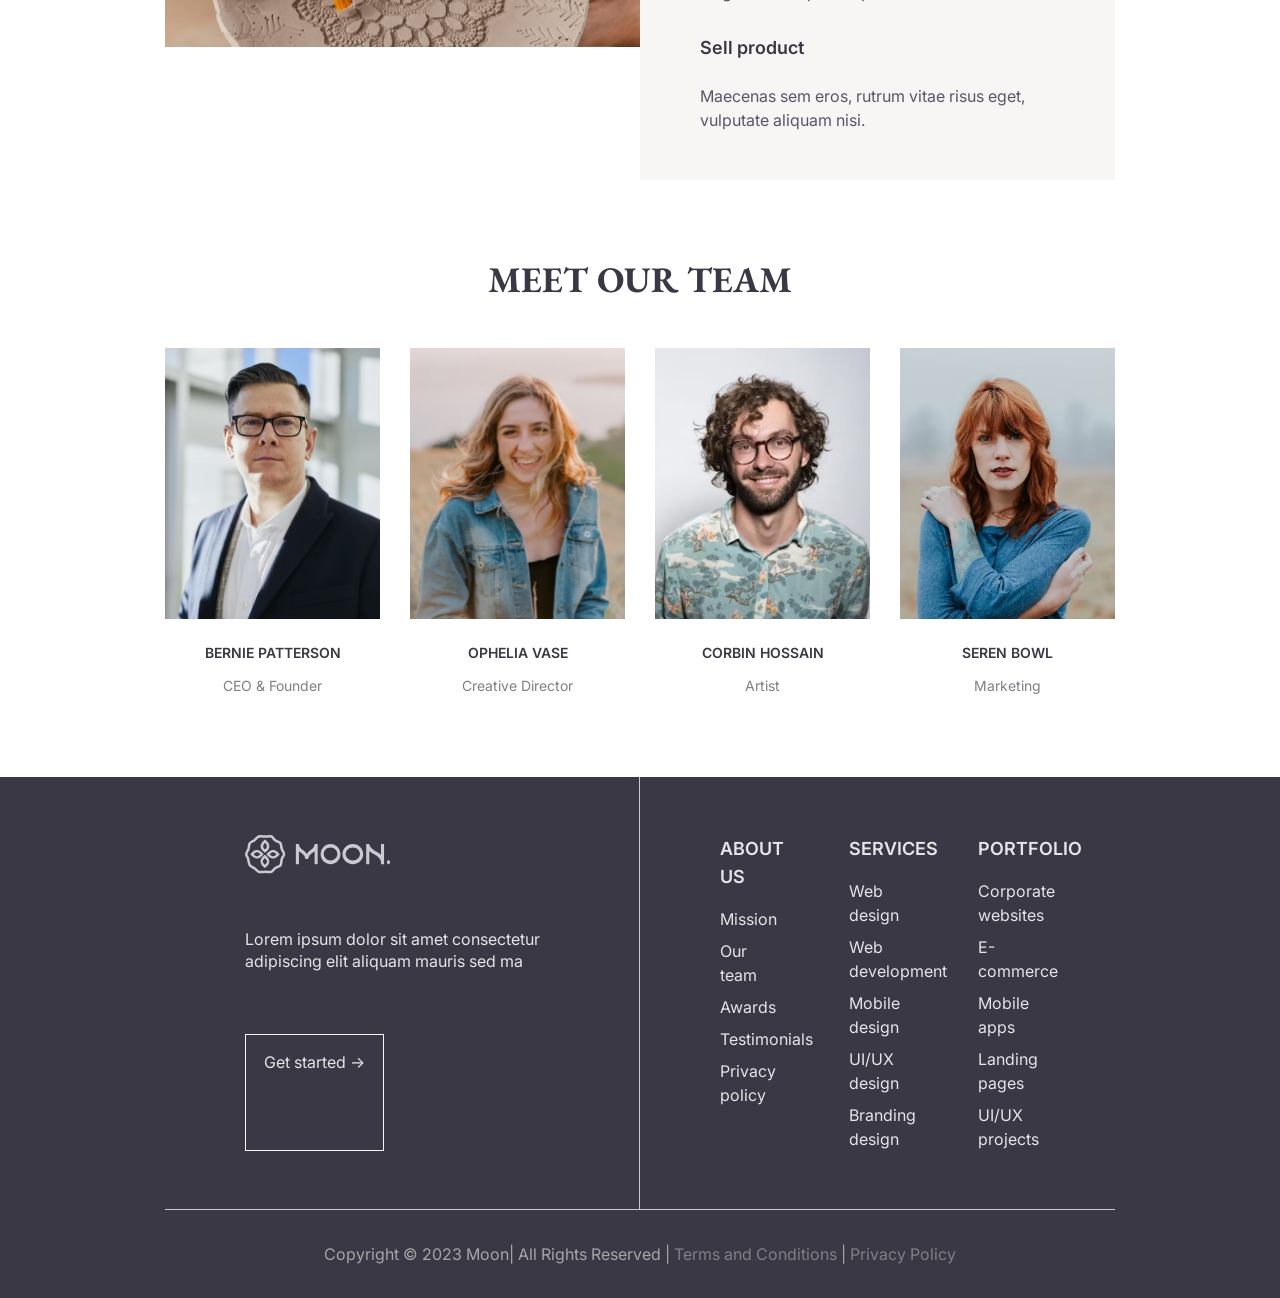
==== commit e9460b60: "team members section added" ====
--- a/about.html
+++ b/about.html
@@ -54,6 +54,7 @@
                 </div>
             </div>
         </div>
+        
         <div class="about-section px-5 lg:px-41.25">
             <div class="container mx-auto">
                 <div class="grid grid-cols-1 lg:grid-cols-2">
@@ -109,6 +110,7 @@
                 </div>
             </div>
         </div>
+
         <div class="howWeWork-section px-5 lg:px-41.25 pt-12 lg:pt-20">
             <div class="container mx-auto">
                 <div class="grid grid-cols-1 lg:grid-cols-2">
@@ -134,6 +136,49 @@
                             <h3 class="font-semibold text-[18px] leading-6 text-[#3A3845]">Sell product</h3>
                             <p class="font-normal leading-6 text-[16px] text-paragrah">Maecenas sem eros, rutrum
                                 vitae risus eget, vulputate aliquam nisi.</p>
+                        </div>
+                    </div>
+                </div>
+            </div>
+        </div>
+
+        <div class="team-section py-20 px-41.25">
+            <div class="container mx-auto text-center">
+                <h2 class="text-4xl font-bold uppercase mb-12 text-Primary-warm font-heading">
+                    Meet Our Team
+                </h2>
+                <!--  team members -->
+                <div class="grid grid-cols-1 md:grid-cols-2 lg:grid-cols-4 gap-5 lg:gap-7.5">
+                    <div class="flex flex-col items-center gap-6">
+                        <img src="./assets/images/about/team/member1.svg" alt="Bernie PATTERSON">
+                        <div class="member-info flex flex-col gap-3">
+                            <h3 class="text-[14px] leading-5 tracking-[6%] uppercase font-semibold text-Primary-warm">
+                                Bernie PATTERSON</h3>
+                            <p class="text-[14px] leading-5.5 text-center text-[#807F86]">CEO & Founder</p>
+                        </div>
+                    </div>
+                    <div class="flex flex-col items-center gap-6">
+                        <img src="./assets/images/about/team/member2.svg" alt="Ophelia Vase">
+                        <div class="member-info flex flex-col gap-3">
+                            <h3 class="text-[14px] leading-5 tracking-[6%] uppercase font-semibold text-Primary-warm">
+                                Ophelia Vase</h3>
+                            <p class="text-[14px] leading-5.5 text-center text-[#807F86]">Creative Director</p>
+                        </div>
+                    </div>
+                    <div class="flex flex-col items-center gap-6">
+                        <img src="./assets/images/about/team/member4.png" alt="CorbiN HOSSAIN">
+                        <div class="member-info flex flex-col gap-3">
+                            <h3 class="text-[14px] leading-5 tracking-[6%] uppercase font-semibold text-Primary-warm">
+                                CorbiN HOSSAIN</h3>
+                            <p class="text-[14px] leading-5.5 text-center text-[#807F86]">Artist</p>
+                        </div>
+                    </div>
+                    <div class="flex flex-col items-center gap-6">
+                        <img src="./assets/images/about/team/member3.svg" alt="Seren Bowl">
+                        <div class="member-info flex flex-col gap-3">
+                            <h3 class="text-[14px] leading-5 tracking-[6%] uppercase font-semibold text-Primary-warm">
+                                Seren Bowl</h3>
+                            <p class="text-[14px] leading-5.5 text-center text-[#807F86]">Marketing</p>
                         </div>
                     </div>
                 </div>
--- a/assets/css/output.css
+++ b/assets/css/output.css
@@ -7,17 +7,28 @@
       "Segoe UI Emoji", "Segoe UI Symbol", "Noto Color Emoji";
     --font-mono: ui-monospace, SFMono-Regular, Menlo, Monaco, Consolas, "Liberation Mono",
       "Courier New", monospace;
+    --color-gray-50: oklch(98.5% 0.002 247.839);
     --color-gray-400: oklch(70.7% 0.022 261.325);
     --color-gray-500: oklch(55.1% 0.027 264.364);
+    --color-gray-700: oklch(37.3% 0.034 259.733);
+    --color-gray-800: oklch(27.8% 0.033 256.848);
     --color-white: #fff;
     --spacing: 0.25rem;
+    --container-6xl: 72rem;
     --text-lg: 1.125rem;
     --text-lg--line-height: calc(1.75 / 1.125);
+    --text-xl: 1.25rem;
+    --text-xl--line-height: calc(1.75 / 1.25);
+    --text-2xl: 1.5rem;
+    --text-2xl--line-height: calc(2 / 1.5);
+    --text-3xl: 1.875rem;
+    --text-3xl--line-height: calc(2.25 / 1.875);
     --text-4xl: 2.25rem;
     --text-4xl--line-height: calc(2.5 / 2.25);
     --font-weight-normal: 400;
     --font-weight-semibold: 600;
     --font-weight-bold: 700;
+    --radius-lg: 0.5rem;
     --default-font-family: var(--font-sans);
     --default-mono-font-family: var(--font-mono);
     --font-inter: "Inter";
@@ -201,6 +212,12 @@
   .mb-4 {
     margin-bottom: calc(var(--spacing) * 4);
   }
+  .mb-10 {
+    margin-bottom: calc(var(--spacing) * 10);
+  }
+  .mb-12 {
+    margin-bottom: calc(var(--spacing) * 12);
+  }
   .block {
     display: block;
   }
@@ -261,6 +278,9 @@
   .grid-cols-2 {
     grid-template-columns: repeat(2, minmax(0, 1fr));
   }
+  .grid-cols-4 {
+    grid-template-columns: repeat(4, minmax(0, 1fr));
+  }
   .flex-col {
     flex-direction: column;
   }
@@ -276,8 +296,14 @@
   .justify-center {
     justify-content: center;
   }
+  .gap-3 {
+    gap: calc(var(--spacing) * 3);
+  }
   .gap-4 {
     gap: calc(var(--spacing) * 4);
+  }
+  .gap-5 {
+    gap: calc(var(--spacing) * 5);
   }
   .gap-6 {
     gap: calc(var(--spacing) * 6);
@@ -313,6 +339,9 @@
   .gap-y-10 {
     row-gap: calc(var(--spacing) * 10);
   }
+  .rounded-lg {
+    border-radius: var(--radius-lg);
+  }
   .border {
     border-style: var(--tw-border-style);
     border-width: 1px;
@@ -339,6 +368,9 @@
   .bg-bg-light {
     background-color: var(--color-bg-light);
   }
+  .bg-gray-50 {
+    background-color: var(--color-gray-50);
+  }
   .bg-white {
     background-color: var(--color-white);
   }
@@ -354,6 +386,9 @@
   .p-5 {
     padding: calc(var(--spacing) * 5);
   }
+  .p-6 {
+    padding: calc(var(--spacing) * 6);
+  }
   .px-2 {
     padding-inline: calc(var(--spacing) * 2);
   }
@@ -390,6 +425,12 @@
   .px-20 {
     padding-inline: calc(var(--spacing) * 20);
   }
+  .px-41 {
+    padding-inline: calc(var(--spacing) * 41);
+  }
+  .px-41\.25 {
+    padding-inline: calc(var(--spacing) * 41.25);
+  }
   .px-\[78\.5px\] {
     padding-inline: 78.5px;
   }
@@ -435,9 +476,6 @@
   .py-\[21\.84px\] {
     padding-block: 21.84px;
   }
-  .py-\[48px\] {
-    padding-block: 48px;
-  }
   .pt-5 {
     padding-top: calc(var(--spacing) * 5);
   }
@@ -458,6 +496,10 @@
   }
   .font-inter {
     font-family: var(--font-inter);
+  }
+  .text-2xl {
+    font-size: var(--text-2xl);
+    line-height: var(--tw-leading, var(--text-2xl--line-height));
   }
   .text-4xl {
     font-size: var(--text-4xl);
@@ -467,6 +509,10 @@
     font-size: var(--text-lg);
     line-height: var(--tw-leading, var(--text-lg--line-height));
   }
+  .text-xl {
+    font-size: var(--text-xl);
+    line-height: var(--tw-leading, var(--text-xl--line-height));
+  }
   .text-\[12px\] {
     font-size: 12px;
   }
@@ -513,6 +559,14 @@
     --tw-leading: 8%;
     line-height: 8%;
   }
+  .leading-\[20px\] {
+    --tw-leading: 20px;
+    line-height: 20px;
+  }
+  .leading-\[22px\] {
+    --tw-leading: 22px;
+    line-height: 22px;
+  }
   .font-bold {
     --tw-font-weight: var(--font-weight-bold);
     font-weight: var(--font-weight-bold);
@@ -551,6 +605,15 @@
   .text-\[\#E5E5E5\] {
     color: #E5E5E5;
   }
+  .text-gray-500 {
+    color: var(--color-gray-500);
+  }
+  .text-gray-700 {
+    color: var(--color-gray-700);
+  }
+  .text-gray-800 {
+    color: var(--color-gray-800);
+  }
   .text-light {
     color: var(--color-light);
   }
@@ -562,6 +625,10 @@
   }
   .underline {
     text-decoration-line: underline;
+  }
+  .shadow-md {
+    --tw-shadow: 0 4px 6px -1px var(--tw-shadow-color, rgb(0 0 0 / 0.1)), 0 2px 4px -2px var(--tw-shadow-color, rgb(0 0 0 / 0.1));
+    box-shadow: var(--tw-inset-shadow), var(--tw-inset-ring-shadow), var(--tw-ring-offset-shadow), var(--tw-ring-shadow), var(--tw-shadow);
   }
   .outline {
     outline-style: var(--tw-outline-style);
@@ -607,6 +674,11 @@
       width: calc((100% - 30px) / 2);
     }
   }
+  .md\:grid-cols-2 {
+    @media (width >= 48rem) {
+      grid-template-columns: repeat(2, minmax(0, 1fr));
+    }
+  }
   .md\:grid-cols-3 {
     @media (width >= 48rem) {
       grid-template-columns: repeat(3, minmax(0, 1fr));
@@ -682,9 +754,24 @@
       grid-template-columns: repeat(2, minmax(0, 1fr));
     }
   }
+  .lg\:grid-cols-3 {
+    @media (width >= 64rem) {
+      grid-template-columns: repeat(3, minmax(0, 1fr));
+    }
+  }
+  .lg\:grid-cols-4 {
+    @media (width >= 64rem) {
+      grid-template-columns: repeat(4, minmax(0, 1fr));
+    }
+  }
   .lg\:gap-6 {
     @media (width >= 64rem) {
       gap: calc(var(--spacing) * 6);
+    }
+  }
+  .lg\:gap-7\.5 {
+    @media (width >= 64rem) {
+      gap: calc(var(--spacing) * 7.5);
     }
   }
   .lg\:gap-8 {
@@ -706,11 +793,6 @@
   .lg\:py-12 {
     @media (width >= 64rem) {
       padding-block: calc(var(--spacing) * 12);
-    }
-  }
-  .lg\:py-20 {
-    @media (width >= 64rem) {
-      padding-block: calc(var(--spacing) * 20);
     }
   }
   .lg\:pt-20 {
@@ -825,6 +907,71 @@
 @property --tw-tracking {
   syntax: "*";
   inherits: false;
+}
+@property --tw-shadow {
+  syntax: "*";
+  inherits: false;
+  initial-value: 0 0 #0000;
+}
+@property --tw-shadow-color {
+  syntax: "*";
+  inherits: false;
+}
+@property --tw-shadow-alpha {
+  syntax: "<percentage>";
+  inherits: false;
+  initial-value: 100%;
+}
+@property --tw-inset-shadow {
+  syntax: "*";
+  inherits: false;
+  initial-value: 0 0 #0000;
+}
+@property --tw-inset-shadow-color {
+  syntax: "*";
+  inherits: false;
+}
+@property --tw-inset-shadow-alpha {
+  syntax: "<percentage>";
+  inherits: false;
+  initial-value: 100%;
+}
+@property --tw-ring-color {
+  syntax: "*";
+  inherits: false;
+}
+@property --tw-ring-shadow {
+  syntax: "*";
+  inherits: false;
+  initial-value: 0 0 #0000;
+}
+@property --tw-inset-ring-color {
+  syntax: "*";
+  inherits: false;
+}
+@property --tw-inset-ring-shadow {
+  syntax: "*";
+  inherits: false;
+  initial-value: 0 0 #0000;
+}
+@property --tw-ring-inset {
+  syntax: "*";
+  inherits: false;
+}
+@property --tw-ring-offset-width {
+  syntax: "<length>";
+  inherits: false;
+  initial-value: 0px;
+}
+@property --tw-ring-offset-color {
+  syntax: "*";
+  inherits: false;
+  initial-value: #fff;
+}
+@property --tw-ring-offset-shadow {
+  syntax: "*";
+  inherits: false;
+  initial-value: 0 0 #0000;
 }
 @property --tw-outline-style {
   syntax: "*";
@@ -897,6 +1044,20 @@
       --tw-leading: initial;
       --tw-font-weight: initial;
       --tw-tracking: initial;
+      --tw-shadow: 0 0 #0000;
+      --tw-shadow-color: initial;
+      --tw-shadow-alpha: 100%;
+      --tw-inset-shadow: 0 0 #0000;
+      --tw-inset-shadow-color: initial;
+      --tw-inset-shadow-alpha: 100%;
+      --tw-ring-color: initial;
+      --tw-ring-shadow: 0 0 #0000;
+      --tw-inset-ring-color: initial;
+      --tw-inset-ring-shadow: 0 0 #0000;
+      --tw-ring-inset: initial;
+      --tw-ring-offset-width: 0px;
+      --tw-ring-offset-color: #fff;
+      --tw-ring-offset-shadow: 0 0 #0000;
       --tw-outline-style: solid;
       --tw-blur: initial;
       --tw-brightness: initial;
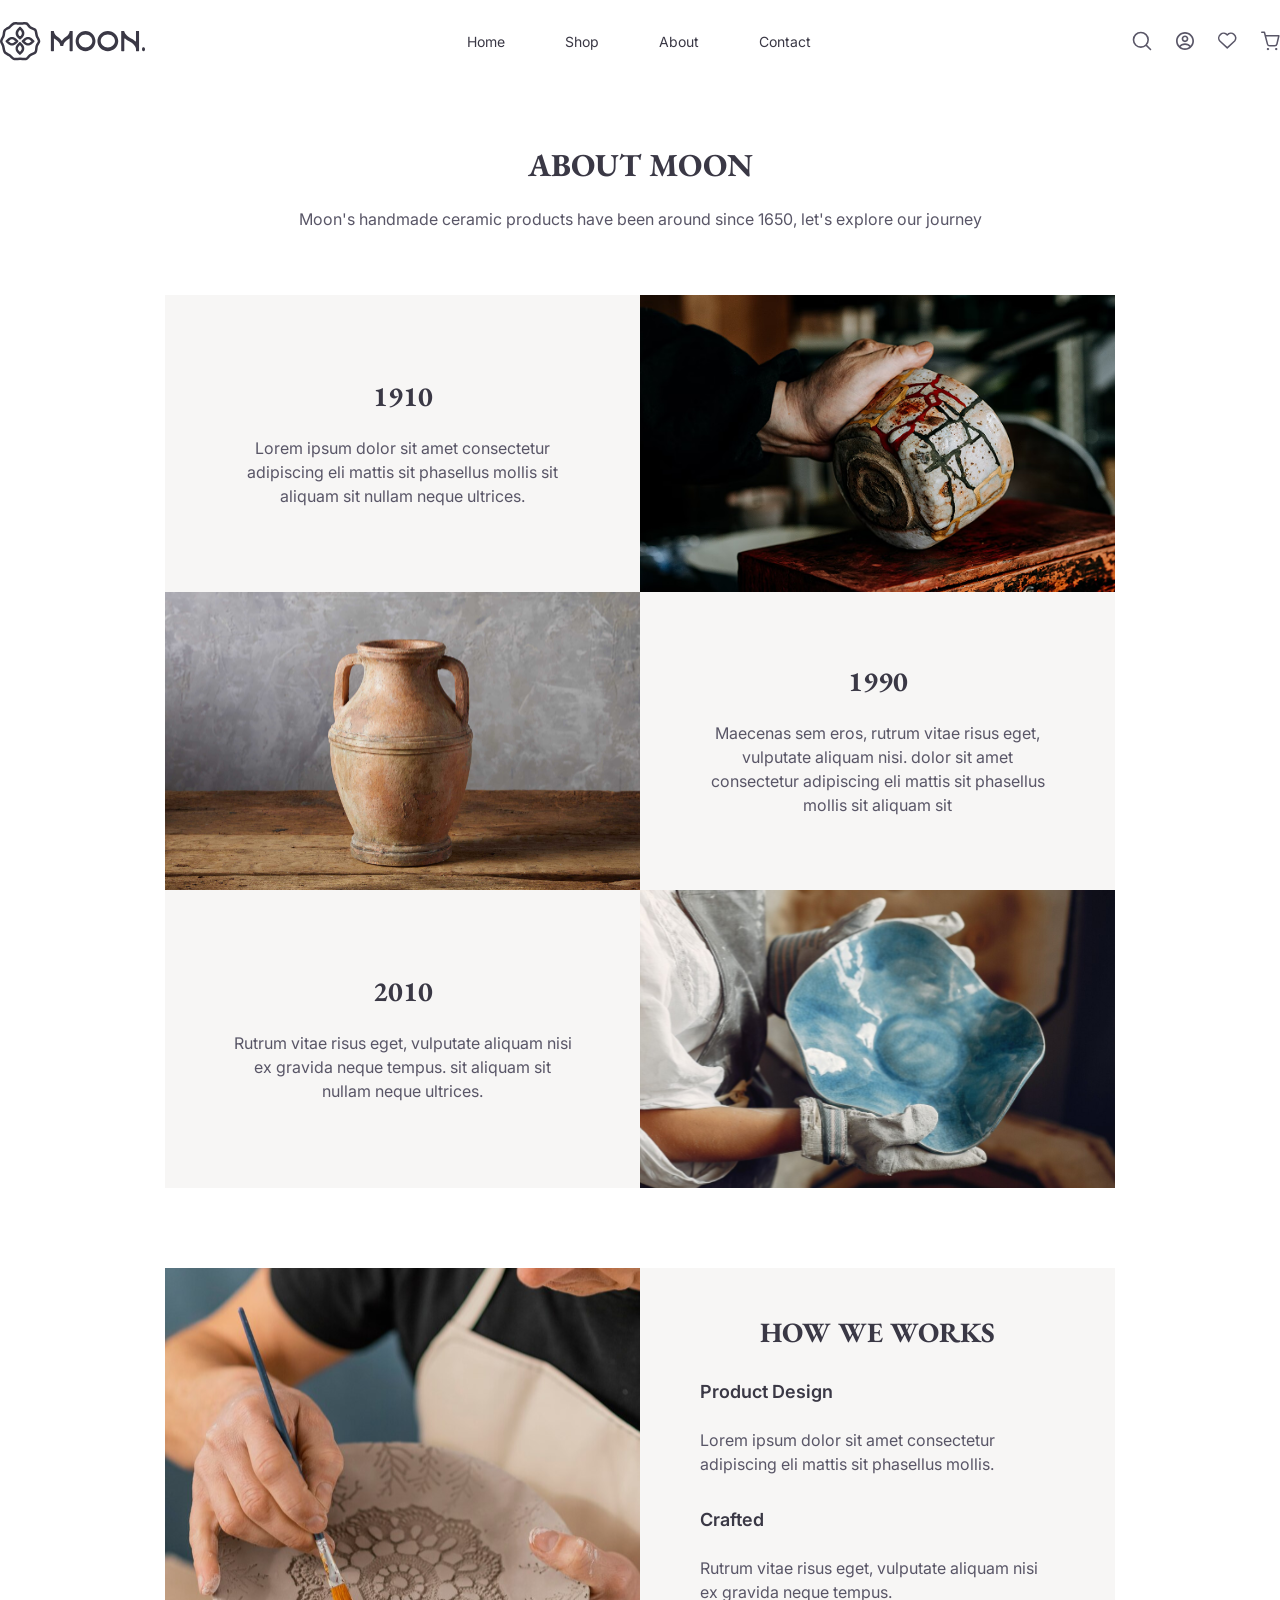
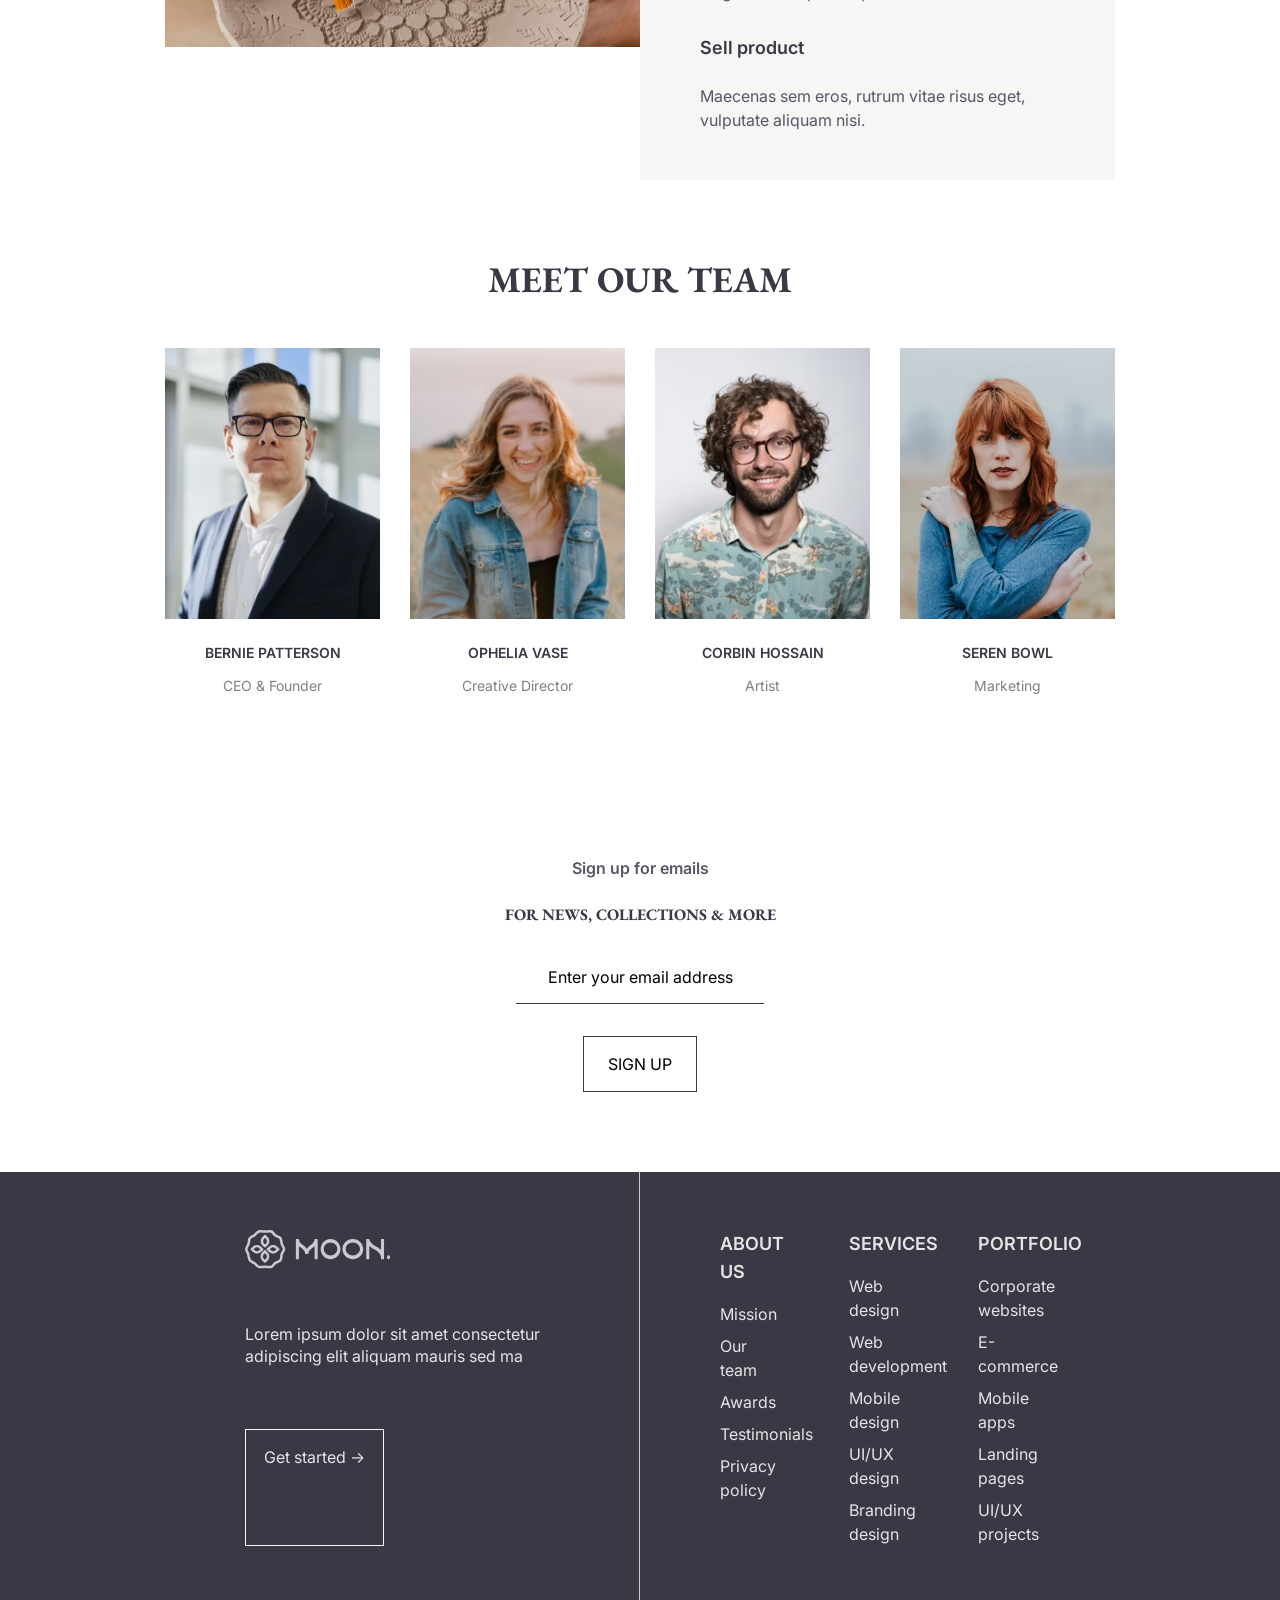
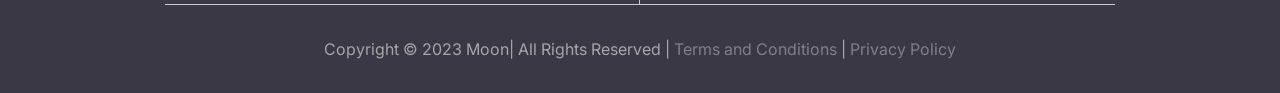
==== commit 99cfb2ee: "signUp section added to about page" ====
--- a/about.html
+++ b/about.html
@@ -54,7 +54,7 @@
                 </div>
             </div>
         </div>
-        
+
         <div class="about-section px-5 lg:px-41.25">
             <div class="container mx-auto">
                 <div class="grid grid-cols-1 lg:grid-cols-2">
@@ -182,6 +182,22 @@
                         </div>
                     </div>
                 </div>
+            </div>
+        </div>
+
+        <div class="signUp-section p-5 md:px-15 md:py-20">
+            <div class="container mx-auto">
+                <h3 class="text-paragrah font-semibold text-[16px] leading-5.5 text-center">Sign up for emails</h3>
+                <h2 class="font-heading font-bold text-Primary-warm uppercase text-center py-6">For news, collections &
+                    more</h2>
+                <form action="" class="text-center flex flex-col gap-8 items-center">
+                    <input class="md:py-3.5 border-b border-Primary-warm text-center w-fit" type="email" name="email"
+                        id="email" title="email" placeholder="Enter your email address">
+                    <button type="submit"
+                        class="uppercase text-center btn py-3.75 px-6 border border-Primary-warm w-fit">
+                        sign up
+                    </button>
+                </form>
             </div>
         </div>
 
